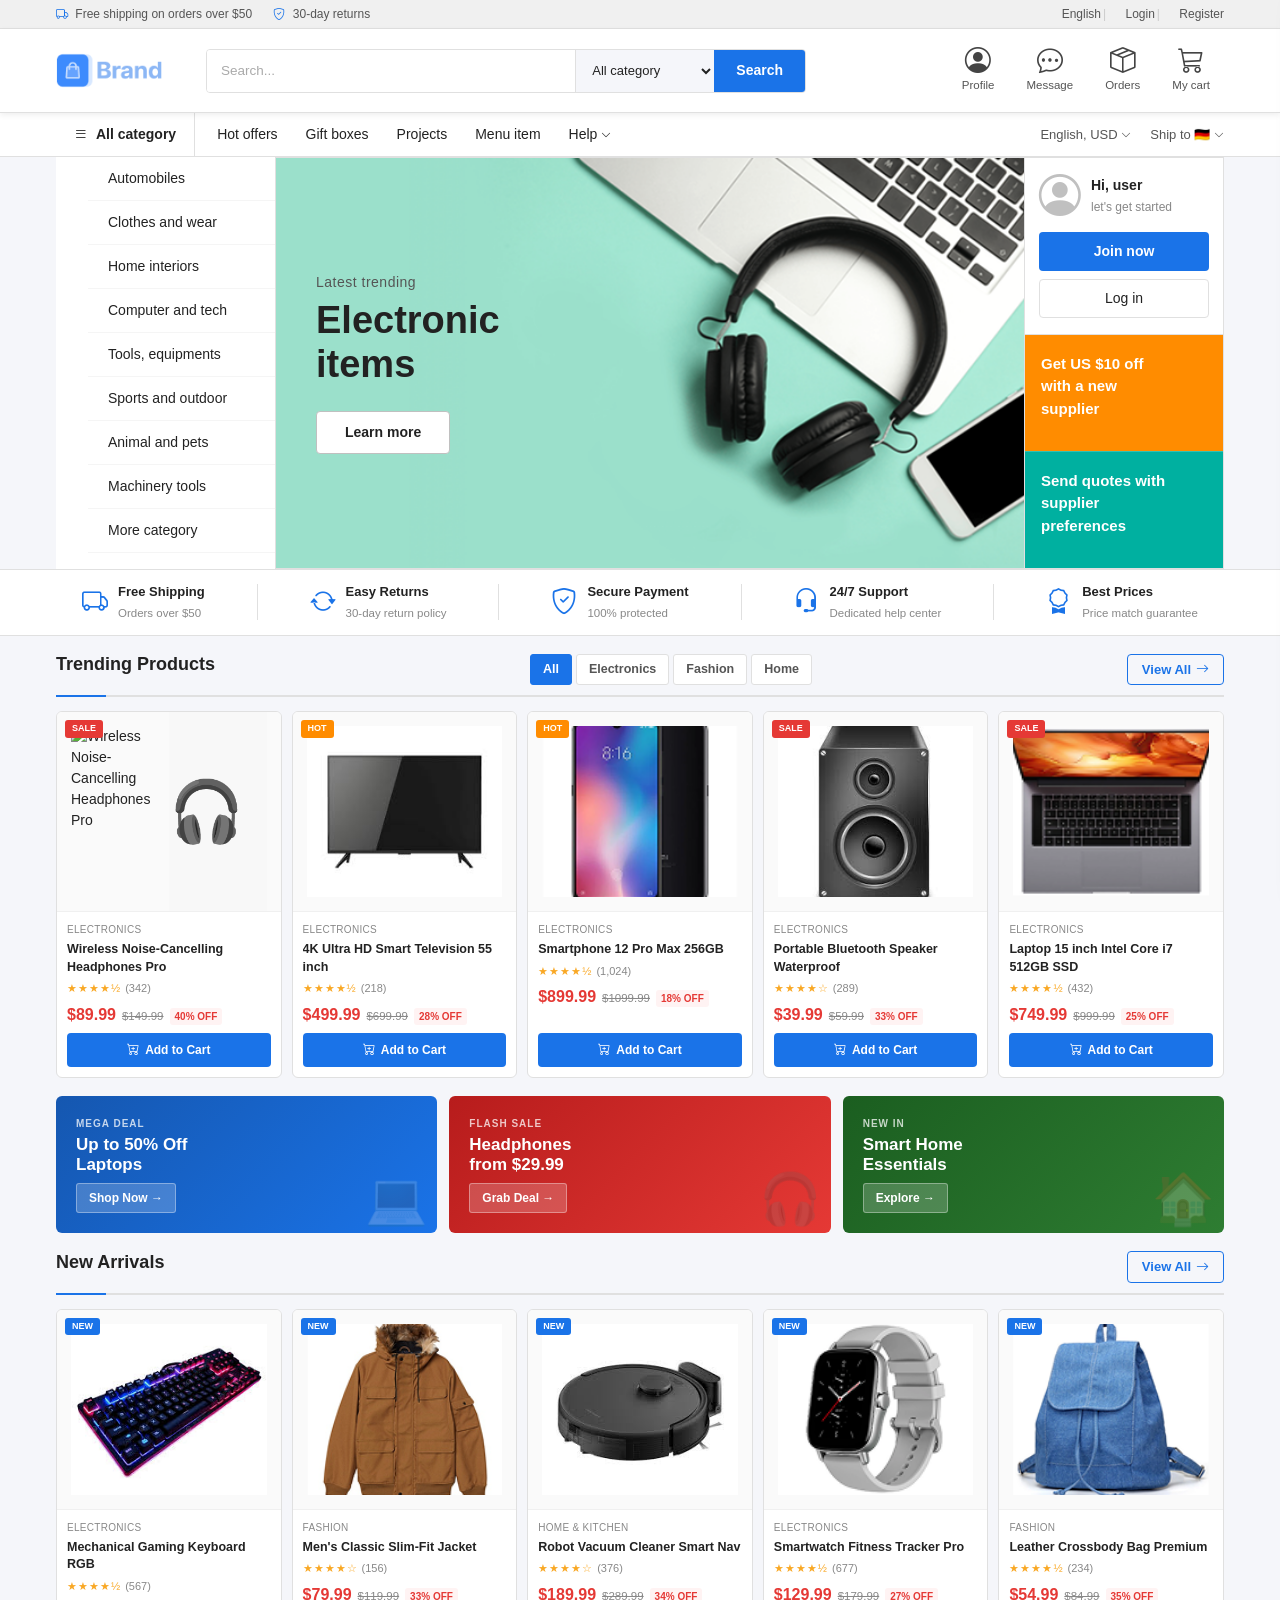
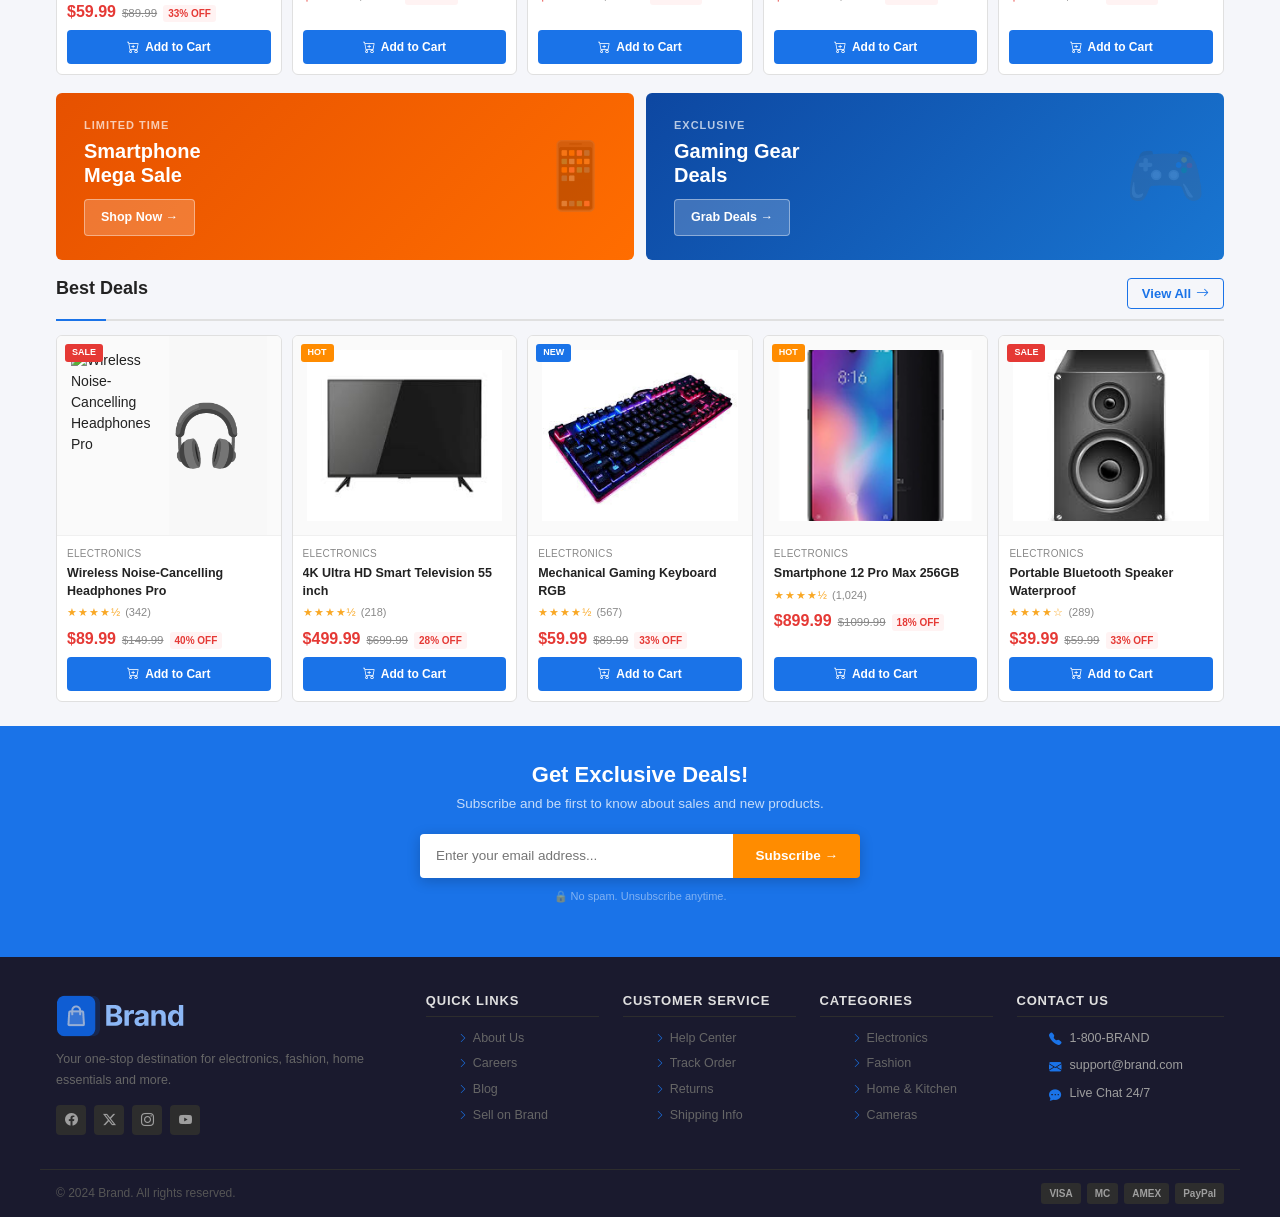
==== index.html @ 27610cb1 "Initial eCommerce project upload" ====
<!DOCTYPE html>
<html lang="en">
<head>
  <meta charset="UTF-8" />
  <meta name="viewport" content="width=device-width, initial-scale=1.0" />
  <title>Brand – Best Deals on Electronics, Fashion & More</title>
  <link rel="stylesheet" href="https://cdn.jsdelivr.net/npm/bootstrap@5.3.2/dist/css/bootstrap.min.css" />
  <link rel="stylesheet" href="https://cdn.jsdelivr.net/npm/bootstrap-icons@1.11.3/font/bootstrap-icons.min.css" />
  <link rel="stylesheet" href="css/style.css" />
</head>
<body data-page="home">

<!-- Toast & Cart Sidebar -->
<div class="toast-container" id="toastContainer"></div>
<div class="cart-overlay" id="cartOverlay"></div>
<aside class="cart-sidebar" id="cartSidebar">
  <div class="cart-header">
    <h3><i class="bi bi-cart3"></i> Shopping Cart</h3>
    <button class="close-cart" id="closeCartBtn"><i class="bi bi-x-lg"></i></button>
  </div>
  <div class="cart-items" id="cartItems"></div>
  <div class="cart-footer">
    <div class="cart-subtotal"><span>Subtotal</span><span id="cartSubtotal">$0.00</span></div>
    <button class="checkout-btn"><i class="bi bi-lock-fill"></i> Secure Checkout</button>
    <button class="continue-shopping">← Continue Shopping</button>
  </div>
</aside>

<!-- TOP BAR -->
<div class="top-bar">
  <div class="container-fluid">
    <div class="top-bar-left">
      <span><i class="bi bi-truck"></i> Free shipping on orders over $50</span>
      <span><i class="bi bi-shield-check"></i> 30-day returns</span>
    </div>
    <div class="top-bar-right">
      <a href="#">English</a><span class="divider">|</span>
      <a href="#">Login</a><span class="divider">|</span>
      <a href="#">Register</a>
    </div>
  </div>
</div>

<!-- MAIN HEADER -->
<header class="main-header">
  <div class="header-inner">

    <!-- LOGO -->
    <a href="index.html" class="logo">
      <img src="assets/icons/logo.png" alt="Brand"
           onerror="this.style.display='none'; this.nextElementSibling.style.display='flex';" />
      </a>

    <!-- SEARCH -->
    <div class="header-search">
      <div class="search-wrap">
        <input type="text" id="headerSearch" placeholder="Search..." />
        <select class="search-category">
          <option>All category</option>
          <option>Electronics</option>
          <option>Fashion</option>
          <option>Home & Kitchen</option>
          <option>Cameras</option>
        </select>
        <button class="search-btn">Search</button>
      </div>
    </div>

    <!-- HEADER ICONS -->
    <div class="header-actions">

      <a href="#" class="header-action-btn">
        <i class="bi bi-person-circle hicon"></i>
        <span class="label">Profile</span>
      </a>

      <a href="#" class="header-action-btn">
        <i class="bi bi-chat-dots hicon"></i>
        <span class="label">Message</span>
      </a>

      <a href="#" class="header-action-btn">
        <i class="bi bi-box-seam hicon"></i>
        <span class="label">Orders</span>
      </a>

      <button class="header-action-btn" id="cartBtn" style="position:relative;">
        <i class="bi bi-cart3 hicon"></i>
        <span class="label">My cart</span>
        <span class="badge-count cart-count" style="display:none;">0</span>
      </button>

    </div>
  </div>
</header>

<!-- NAV BAR -->
<nav class="nav-bar">
  <div class="container-fluid">
    <div class="all-categories-btn">
      <i class="bi bi-list"></i> All category
    </div>
    <div class="nav-links">
      <a href="products.html">Hot offers</a>
      <a href="products.html">Gift boxes</a>
      <a href="products.html">Projects</a>
      <a href="#">Menu item</a>
      <a href="#">Help <i class="bi bi-chevron-down" style="font-size:10px;"></i></a>
    </div>
    <div class="nav-bar-right">
      <span>English, USD <i class="bi bi-chevron-down" style="font-size:10px;"></i></span>
      <span style="margin-left:14px;">Ship to 🇩🇪 <i class="bi bi-chevron-down" style="font-size:10px;"></i></span>
    </div>
  </div>
</nav>

<!-- ================================================
     HERO SECTION
     ================================================ -->
<div class="hero-section">

  <!-- LEFT SIDEBAR -->
  <aside class="categories-sidebar">
    <ul class="cat-list">
      <li><a href="products.html"><span class="cat-label">Automobiles</span></a></li>
      <li><a href="products.html"><span class="cat-label">Clothes and wear</span></a></li>
      <li><a href="products.html"><span class="cat-label">Home interiors</span></a></li>
      <li><a href="products.html"><span class="cat-label">Computer and tech</span></a></li>
      <li><a href="products.html"><span class="cat-label">Tools, equipments</span></a></li>
      <li><a href="products.html"><span class="cat-label">Sports and outdoor</span></a></li>
      <li><a href="products.html"><span class="cat-label">Animal and pets</span></a></li>
      <li><a href="products.html"><span class="cat-label">Machinery tools</span></a></li>
      <li><a href="products.html"><span class="cat-label">More category</span></a></li>
    </ul>
  </aside>

  <!-- HERO BANNER -->
  <div class="hero-banner">

    <!-- TEXT on top -->
    <div class="hero-text">
      <p class="hero-badge">Latest trending</p>
      <h1 class="hero-title">Electronic<br>items</h1>
      <a href="products.html" class="hero-cta">Learn more</a>
    </div>

     
    <!-- ============================================
         FULL COVER IMAGE
         ============================================ -->
    <div class="hero-image">
      <img src="assets/images/hero-image.png" alt="Electronic Items"
           onerror="this.style.display='none'; this.nextElementSibling.style.display='flex';" />
    </div>

  </div>

  <!-- RIGHT PANEL -->
  <div class="hero-right">
    <!-- User greeting -->
    <div class="login-box">
      <div class="user-greet">
        <div class="user-avatar-icon"><i class="bi bi-person-circle"></i></div>
        <div class="user-greet-text">
          <strong>Hi, user</strong>
          <span>let's get started</span>
        </div>
      </div>
      <button class="join-btn" onclick="showToast('Register coming soon!','info')">Join now</button>
      <button class="login-btn-outline" onclick="showToast('Login coming soon!','info')">Log in</button>
    </div>
    <!-- Orange box -->
    <div class="mini-banner mini-banner-orange">
      <div class="mb-title">Get US $10 off<br>with a new<br>supplier</div>
    </div>
    <!-- Teal box -->
    <div class="mini-banner mini-banner-teal">
      <div class="mb-title">Send quotes with<br>supplier<br>preferences</div>
    </div>
  </div>

</div>

<!-- FEATURES BAR -->
<div class="features-bar">
  <div class="container-fluid">
    <div class="feature-item"><i class="bi bi-truck feat-icon"></i><div class="feat-text"><strong>Free Shipping</strong><span>Orders over $50</span></div></div>
    <div class="feature-divider"></div>
    <div class="feature-item"><i class="bi bi-arrow-repeat feat-icon"></i><div class="feat-text"><strong>Easy Returns</strong><span>30-day return policy</span></div></div>
    <div class="feature-divider"></div>
    <div class="feature-item"><i class="bi bi-shield-check feat-icon"></i><div class="feat-text"><strong>Secure Payment</strong><span>100% protected</span></div></div>
    <div class="feature-divider"></div>
    <div class="feature-item"><i class="bi bi-headset feat-icon"></i><div class="feat-text"><strong>24/7 Support</strong><span>Dedicated help center</span></div></div>
    <div class="feature-divider"></div>
    <div class="feature-item"><i class="bi bi-award feat-icon"></i><div class="feat-text"><strong>Best Prices</strong><span>Price match guarantee</span></div></div>
  </div>
</div>

<!-- TRENDING PRODUCTS -->
<div class="section-wrap">
  <div class="section-header">
    <h2 class="section-title">Trending Products</h2>
    <div class="category-tabs">
      <button class="cat-tab active" data-filter="all">All</button>
      <button class="cat-tab" data-filter="Electronics">Electronics</button>
      <button class="cat-tab" data-filter="Fashion">Fashion</button>
      <button class="cat-tab" data-filter="Home &amp; Kitchen">Home</button>
    </div>
    <a href="products.html" class="view-all-btn">View All <i class="bi bi-arrow-right"></i></a>
  </div>
  <div class="products-grid" id="trendingGrid"></div>
</div>

<!-- PROMO BANNERS -->
<div class="section-wrap">
  <div class="promo-grid">
    <div class="promo-banner promo-banner-1"><div class="promo-text"><div class="promo-label">Mega Deal</div><div class="promo-title">Up to 50% Off<br>Laptops</div><a href="products.html" class="promo-cta">Shop Now →</a></div><span class="promo-icon">💻</span></div>
    <div class="promo-banner promo-banner-2"><div class="promo-text"><div class="promo-label">Flash Sale</div><div class="promo-title">Headphones<br>from $29.99</div><a href="products.html" class="promo-cta">Grab Deal →</a></div><span class="promo-icon">🎧</span></div>
    <div class="promo-banner promo-banner-3"><div class="promo-text"><div class="promo-label">New In</div><div class="promo-title">Smart Home<br>Essentials</div><a href="products.html" class="promo-cta">Explore →</a></div><span class="promo-icon">🏠</span></div>
  </div>
</div>

<!-- NEW ARRIVALS -->
<div class="section-wrap">
  <div class="section-header">
    <h2 class="section-title">New Arrivals</h2>
    <a href="products.html" class="view-all-btn">View All <i class="bi bi-arrow-right"></i></a>
  </div>
  <div class="products-grid" id="newArrivalsGrid"></div>
</div>

<!-- WIDE PROMO -->
<div class="section-wrap">
  <div class="wide-promo">
    <div class="wide-promo-card wide-promo-card-1"><div><div class="wp-label">Limited Time</div><div class="wp-title">Smartphone<br>Mega Sale</div><a href="products.html" class="wp-cta">Shop Now →</a></div><span class="wp-img">📱</span></div>
    <div class="wide-promo-card wide-promo-card-2"><div><div class="wp-label">Exclusive</div><div class="wp-title">Gaming Gear<br>Deals</div><a href="products.html" class="wp-cta">Grab Deals →</a></div><span class="wp-img">🎮</span></div>
  </div>
</div>

<!-- BEST DEALS -->
<div class="section-wrap">
  <div class="section-header">
    <h2 class="section-title">Best Deals</h2>
    <a href="products.html" class="view-all-btn">View All <i class="bi bi-arrow-right"></i></a>
  </div>
  <div class="products-grid" id="dealsGrid"></div>
</div>

<!-- NEWSLETTER -->
<section class="newsletter-section">
  <div class="newsletter-inner">
    <h2 class="newsletter-title">Get Exclusive Deals!</h2>
    <p class="newsletter-sub">Subscribe and be first to know about sales and new products.</p>
    <form class="newsletter-form" id="newsletterForm">
      <input type="email" placeholder="Enter your email address..." required />
      <button type="submit">Subscribe →</button>
    </form>
    <p class="newsletter-note">🔒 No spam. Unsubscribe anytime.</p>
  </div>
</section>

<!-- FOOTER -->
<footer>
  <div class="footer-grid">
    <div class="footer-col">
      <div class="footer-logo">
        <img src="assets/icons/logo.png" alt="Brand"
             onerror="this.style.display='none'; this.nextElementSibling.style.display='flex';" />
      </div>
      <p class="footer-desc">Your one-stop destination for electronics, fashion, home essentials and more.</p>
      <div class="footer-social">
        <a href="#" class="social-btn"><i class="bi bi-facebook"></i></a>
        <a href="#" class="social-btn"><i class="bi bi-twitter-x"></i></a>
        <a href="#" class="social-btn"><i class="bi bi-instagram"></i></a>
        <a href="#" class="social-btn"><i class="bi bi-youtube"></i></a>
      </div>
    </div>
    <div class="footer-col"><h4>Quick Links</h4><ul><li><a href="#"><i class="bi bi-chevron-right"></i> About Us</a></li><li><a href="#"><i class="bi bi-chevron-right"></i> Careers</a></li><li><a href="#"><i class="bi bi-chevron-right"></i> Blog</a></li><li><a href="#"><i class="bi bi-chevron-right"></i> Sell on Brand</a></li></ul></div>
    <div class="footer-col"><h4>Customer Service</h4><ul><li><a href="#"><i class="bi bi-chevron-right"></i> Help Center</a></li><li><a href="#"><i class="bi bi-chevron-right"></i> Track Order</a></li><li><a href="#"><i class="bi bi-chevron-right"></i> Returns</a></li><li><a href="#"><i class="bi bi-chevron-right"></i> Shipping Info</a></li></ul></div>
    <div class="footer-col"><h4>Categories</h4><ul><li><a href="products.html"><i class="bi bi-chevron-right"></i> Electronics</a></li><li><a href="products.html"><i class="bi bi-chevron-right"></i> Fashion</a></li><li><a href="products.html"><i class="bi bi-chevron-right"></i> Home & Kitchen</a></li><li><a href="products.html"><i class="bi bi-chevron-right"></i> Cameras</a></li></ul></div>
    <div class="footer-col"><h4>Contact Us</h4><ul class="footer-contact"><li><i class="bi bi-telephone-fill"></i><span>1-800-BRAND</span></li><li><i class="bi bi-envelope-fill"></i><span>support@brand.com</span></li><li><i class="bi bi-chat-dots-fill"></i><span>Live Chat 24/7</span></li></ul></div>
  </div>
  <div class="footer-bottom">
    <span>© 2024 Brand. All rights reserved.</span>
    <div class="footer-payment-icons"><span class="pay-icon">VISA</span><span class="pay-icon">MC</span><span class="pay-icon">AMEX</span><span class="pay-icon">PayPal</span></div>
  </div>
</footer>

<button class="back-to-top" id="backToTop"><i class="bi bi-chevron-up"></i></button>
<script src="https://cdn.jsdelivr.net/npm/bootstrap@5.3.2/dist/js/bootstrap.bundle.min.js"></script>
<script src="js/app.js"></script>
</body>
</html>
---- css/style.css ----
:root {
  --blue:         #1a73e8;
  --blue-dark:    #1557b0;
  --blue-nav:     #2563eb;
  --teal:         #00b0a0;
  --teal-dark:    #008f82;
  --orange:       #ff8c00;
  --orange-dark:  #e07800;
  --white:        #ffffff;
  --bg:           #f5f6fa;
  --border:       #e0e0e0;
  --text:         #222222;
  --text-mid:     #555555;
  --text-light:   #888888;
  --sidebar-bg:   #ffffff;
  --header-bg:    #ffffff;
  --nav-bg:       #ffffff;
  --footer-bg:    #1a1a2e;
  --shadow:       0 2px 8px rgba(0,0,0,0.10);
  --radius:       6px;
  --font:         'Segoe UI', Arial, sans-serif;
}

*, *::before, *::after { box-sizing: border-box; margin: 0; padding: 0; }
html { scroll-behavior: smooth; }
body {
  font-family: var(--font);
  background: var(--bg);
  color: var(--text);
  font-size: 14px;
  min-width: 1100px;
}
a { text-decoration: none; color: inherit; }
ul { list-style: none; }
img { max-width: 100%; display: block; }
button { cursor: pointer; border: none; background: none; font-family: inherit; }

/* ============================================================
   TOP BAR
   ============================================================ */
.top-bar {
  background: #f0f0f0;
  border-bottom: 1px solid var(--border);
  font-size: 12px;
  color: var(--text-mid);
  padding: 5px 0;
}
.top-bar .container-fluid {
  max-width: 1200px;
  margin: 0 auto;
  padding: 0 16px;
  display: flex;
  justify-content: space-between;
  align-items: center;
}
.top-bar-left span { margin-right: 18px; }
.top-bar-left i { color: var(--blue); margin-right: 4px; }
.top-bar-right a { color: var(--text-mid); margin-left: 14px; }
.top-bar-right a:hover { color: var(--blue); }
.top-bar-right .divider { color: #ccc; margin: 0 2px; }


/* ============================================================
   HEADER LOGO 
   ============================================================ */
.logo img {
  height: 40px;
  width: auto;
  object-fit: contain;
}
.logo-fallback {
  display: flex;
  align-items: center;
  gap: 8px;
  font-size: 22px;
  font-weight: 800;
  color: var(--blue);
}
.logo-fallback .logo-icon {
  background: var(--blue);
  color: #fff;
  width: 36px; height: 36px;
  border-radius: 8px;
  display: flex; align-items: center; justify-content: center;
  font-size: 18px;
}

/* Header action button image icons */
.header-action-btn img {
  width: 24px;
  height: 24px;
  object-fit: contain;
  margin-bottom: 2px;
}

/* ============================================================
   MAIN HEADER 
   ============================================================ */
.main-header {
  background: var(--white);
  border-bottom: 1px solid var(--border);
  position: sticky;
  top: 0;
  z-index: 1000;
  box-shadow: 0 2px 6px rgba(0,0,0,0.07);
}
.header-inner {
  max-width: 1200px;
  margin: 0 auto;
  padding: 12px 16px;
  display: flex;
  align-items: center;
  gap: 20px;
  min-height: 68px;
}

/* Logo */
.logo {
  display: flex;
  align-items: center;
  gap: 8px;
  font-size: 22px;
  font-weight: 800;
  color: var(--blue);
  white-space: nowrap;
  flex-shrink: 0;
  min-width: 130px;
}
.logo .logo-icon {
  background: var(--blue);
  color: #fff;
  width: 36px; height: 36px;
  border-radius: 8px;
  display: flex; align-items: center; justify-content: center;
  font-size: 18px;
}
/* If using brand image */
.logo img { height: 38px; width: auto; }

/* Search Bar — matches screenshot exactly */
.header-search {
  flex: 1;
  max-width: 600px;
}
.header-search .search-wrap {
  display: flex;
  border: 1.5px solid var(--border);
  border-radius: 4px;
  overflow: hidden;
  background: #fff;
}
.header-search .search-wrap:focus-within {
  border-color: var(--blue);
}
.header-search input {
  flex: 1;
  border: none;
  outline: none;
  padding: 0 14px;
  font-size: 13.5px;
  height: 42px;
  color: var(--text);
  background: #fff;
}
.header-search input::placeholder { color: #aaa; }
.header-search .search-category {
  border: none;
  border-left: 1px solid var(--border);
  background: #f5f6fa;
  padding: 0 12px;
  font-size: 13px;
  color: var(--text);
  outline: none;
  cursor: pointer;
  height: 42px;
  min-width: 120px;
}
.header-search .search-btn {
  background: var(--blue);
  color: #fff;
  font-size: 14px;
  font-weight: 600;
  padding: 0 22px;
  height: 42px;
  cursor: pointer;
  transition: background 0.2s;
  border: none;
  display: flex;
  align-items: center;
  gap: 6px;
}
.header-search .search-btn:hover { background: var(--blue-dark); }

/* Header right action icons */
.header-actions {
  display: flex;
  align-items: center;
  gap: 4px;
  flex-shrink: 0;
  margin-left: auto;
}
.header-action-btn {
  display: flex;
  flex-direction: column;
  align-items: center;
  color: var(--text-mid);
  padding: 6px 14px;
  border-radius: 4px;
  font-size: 11.5px;
  transition: background 0.15s, color 0.15s ;
  position: relative;
  cursor: pointer;
  gap: 3px;
  text-decoration: none;
  border: none;
  background: none;
}
.header-action-btn .hicon {
  font-size: 26px ;
  line-height: 1;
  color: #444;
}
.header-action-btn:hover { background: #f0f4ff; color: var(--blue); }
.header-action-btn i { font-size: 22px; color: var(--text); }
.header-action-btn:hover i { color: var(--blue); }
.header-action-btn .badge-count {
  position: absolute;
  top: 2px; right: 4px;
  background: var(--blue);
  color: #fff;
  font-size: 10px;
  min-width: 16px; height: 16px;
  border-radius: 50%;
  display: flex; align-items: center; justify-content: center;
  font-weight: 700;
}


.header-action-btn:hover .hicon { color: var(--blue); }
.header-action-btn span.label {
  font-size: 11.5px;
  color: var(--text-mid);
  font-weight: 500;
}

/* ============================================================
   NAV BAR
   ============================================================ */
.nav-bar {
  background: #ffffff;
  border-bottom: 1px solid var(--border);
}
.nav-bar .container-fluid {
  max-width: 1200px;
  margin: 0 auto;
  padding: 0 16px;
  display: flex;
  align-items: center;
}
.nav-bar .all-categories-btn {
  background:  #ffffff;
  color: var(--text);
  font-weight: 700;
  font-size: 14px;
  padding: 11px 18px;
  display: flex;
  align-items: center;
  gap: 8px;
  cursor: pointer;
  white-space: nowrap;
  border-right: 1px solid var(--border);
  transition: background 0.2s;
}
.nav-bar .all-categories-btn:hover {
  background: #f0f4ff;
  color: var(--blue);
}
.nav-links {
  display: flex;
  align-items: center;
  flex: 1;
  padding: 0 8px;
}
.nav-links a {
  color: var(--text);
  font-size: 14px;
  font-weight: 500;
  padding: 11px 14px;
  white-space: nowrap;
  transition: background 0.2s;
  border-radius: 2px;
}
.nav-links a:hover {  background: #f0f4ff;
  color: var(--blue); }
.nav-links a.active { color: #fff; background: rgba(255,255,255,0.15); }
.nav-links a .badge-new {
  background: var(--orange);
  color: #fff;
  font-size: 9px;
  padding: 1px 5px;
  border-radius: 3px;
  font-weight: 800;
  margin-left: 3px;
}
.nav-bar-right {
  color: var(--text-mid) ;
  font-size: 13px;
  display: flex;
  align-items: center;
  gap: 5px;
  white-space: nowrap;
}


/* ============================================================
   MAIN CONTENT AREA 
   ============================================================ */
.hero-section {
  max-width: 1200px;
  margin: 0 auto;
  padding: 0 16px;
  display: grid;
  grid-template-columns: 220px 1fr 200px;
  gap: 0;
  min-height: 380px;
  background: var(--bg);
}

/* ============================================================
   LEFT SIDEBAR  
   ============================================================ */
.categories-sidebar {
  background: #ffffff;
  border: none;
  border-right: 1px solid var(--border);
}
.categories-sidebar .cat-header {
  background: var(--blue);
  color: #fff;
  font-size: 13px;
  font-weight: 700;
  padding: 12px 16px;
  display: none;
  align-items: center;
  gap: 8px;
  border-bottom: 1px solid rgba(255,255,255,0.15);
}
.cat-list li a {
  display: flex;
  align-items: center;
  gap: 10px;
  padding: 11px 20px;
  font-size: 14px;
  color: var(--text);
  gap : 0;
  border-bottom: 1px solid #f5f5f5;
  transition: background 0.15s, color 0.15s;
}
.cat-list li a:hover {
  background: #f0f4ff;
  color: var(--blue);
}
.cat-list li a .cat-icon {
  font-size: 16px;
  width: 20px;
  text-align: center;
  flex-shrink: 0;
  display: none;
}
.cat-list li a .cat-label { flex: 1;
font-size: 14px }
.cat-list li a .cat-arrow {
  display: none;
  color: #ccc;
  font-size: 10px;
  margin-left: auto;
}


/* ============================================================
   HERO BANNER  
   ============================================================ */
.hero-banner {
  background: #ffffff;
  display: flex;
  align-items: center;
  justify-content: space-between;
  padding: 0;
  position: relative;
  overflow: hidden;
  cursor: pointer;
  min-height: 380px !important;
  border-top: 1px solid var(--border);
  border-bottom: 1px solid var(--border);
  align-items: stretch 
}


.hero-banner::after {
  display: none;
  content: '';
  position: absolute;
  inset: 0;
  background: linear-gradient(
    to right,
    rgba(255,255,255,0.82) 0%,
    rgba(255,255,255,0.55) 45%,
    rgba(255,255,255,0.0)  100%
  );
  z-index: 1;
  pointer-events: none;
  
}
.hero-banner::before {
  content: '';
  position: absolute;
  right: -40px; top: -40px;
  width: 260px; height: 260px;
  background: rgba(255,255,255,0.08);
  border-radius: 50%;
}

.hero-banner .hero-text {
  padding: 50px 40px;
  display: flex;
  flex-direction: column;
  align-items: flex-start;
  justify-content: center;
  width: 100%;
}
.hero-text { position: relative; z-index: 2; }
.hero-badge {
  display: inline-block;
  font-size: 15px;
  font-weight: 500;
  color: #444;
  letter-spacing: 2px;
  text-transform: uppercase;
  margin-bottom: 8px;
}
.hero-title {
  font-size: 42px;
  font-weight: 900;
  color: #111;
  line-height: 1.15;
  margin-bottom: 28px;
}
.hero-title .hero-sub-title {
  display: block;
  color: var(--blue-dark);
  font-size: 32px;
  font-style: italic;
}
.hero-sub {
  color: #333;
  font-size: 13.5px;
  margin-bottom: 24px;
}

.hero-cta {
  position: relative;
  z-index: 3;
  display: inline-flex;
  align-items: center;
  gap: 8px;
  background: rgba(255,255,255,0.92);
  color: #111;
  font-weight: 600;
  font-size: 15px;
  padding: 11px 30px;
  border-radius: 4px;
  border: 1.5px solid #bbb;
  cursor: pointer;
  transition: border-color 0.2s, background 0.2s;
  
}
.hero-cta:hover {
  border-color: var(--blue);
  color: var(--blue) ;
  background: #fff;
  box-shadow: 0 2px 10px rgba(0,0,0,0.15);
}
.hero-image {
  position: absolute;
  z-index: 0;
  flex-shrink: 0;
}
.hero-banner .hero-image {
  
  inset: 0;
  width: 100%;
  height: 100%;
  padding: 0;
  
}
.hero-image img {
  max-height: none;
  object-fit: cover;
  filter: drop-shadow(2px 6px 14px rgba(0,0,0,0.18));
  width: 100%;
  height: 100%;
  object-position: center right;
  display: block;
}
.hero-banner .hero-image img {
  width: 100%;
  height: 100%;
  max-height: none;
  object-fit: cover;
  object-position: center right;
  display: block;
}

.hero-img-placeholder {
  width: 200px; height: 200px;
  display: flex; align-items: center; justify-content: center;
  font-size: 90px;
  animation: floatY 3s ease-in-out infinite;
}
@keyframes floatY {
  0%, 100% { transform: translateY(0); }
  50%       { transform: translateY(-10px); }
}
.hero-dots {
  position: absolute;
  bottom: 14px; left: 50%;
  transform: translateX(-50%);
  display: none; gap: 6px;
}
.hero-dots .dot {
  width: 8px; height: 8px;
  border-radius: 50%;
  background: rgba(0,0,0,0.2);
  cursor: pointer;
}
.hero-dots .dot.active {
  background: var(--blue);
  width: 22px;
  border-radius: 4px;
}

/* ============================================================
   RIGHT PANEL  (login box + hot deals + new arrivals)
   ============================================================ */
.hero-right {
  display: flex;
  flex-direction: column;
  border: 1px solid var(--border);
  border-left: none;
}

/* Login Box */
.login-box {
  background: var(--white);
  padding: 16px;
  border-bottom: 1px solid var(--border);
  flex-shrink: 0;
}
.login-box .fb-btn {
  width: 100%;
  background: #1877f2;
  color: #fff;
  font-size: 13px;
  font-weight: 600;
  padding: 9px 12px;
  border-radius: 4px;
  display: flex;
  align-items: center;
  gap: 8px;
  justify-content: center;
  margin-bottom: 8px;
  cursor: pointer;
  transition: background 0.2s;
  border: none;
}
.login-box .fb-btn:hover { background: #145dbf; }
.login-box .login-btn {
  width: 100%;
  background: var(--white);
  color: var(--text);
  font-size: 13px;
  font-weight: 600;
  padding: 8px 12px;
  border-radius: 4px;
  border: 1.5px solid var(--border);
  cursor: pointer;
  transition: border-color 0.2s, background 0.2s;
  margin-bottom: 8px;
}
.login-box .login-btn:hover { border-color: var(--blue); background: #f0f4ff; }
.login-box .register-text {
  font-size: 11.5px;
  color: var(--text-light);
  text-align: center;
}
.login-box .register-text a { color: var(--blue); }

/* Hot Deals box (orange) */
.mini-banner {
  padding: 14px;
  flex: 1;
  position: relative;
  overflow: hidden;
  cursor: pointer;
  transition: filter 0.2s;
}
.mini-banner:hover { filter: brightness(1.05); }
.mini-banner-orange { background: var(--orange); }
.mini-banner-teal   { background: var(--teal); border-top: 1px solid rgba(255,255,255,0.2); }

.mini-banner .mb-label {
  font-size: 10px;
  font-weight: 800;
  text-transform: uppercase;
  letter-spacing: 1px;
  color: rgba(255,255,255,0.9);
  display: flex;
  align-items: center;
  gap: 5px;
  margin-bottom: 6px;
}
.mini-banner .mb-title {
  color: #fff;
  font-size: 14px;
  font-weight: 700;
  line-height: 1.3;
  margin-bottom: 8px;
}
.mini-banner .mb-link {
  color: rgba(255,255,255,0.9);
  font-size: 12px;
  text-decoration: underline;
  cursor: pointer;
}
.mini-banner .mb-icon {
  position: absolute;
  right: 8px; bottom: 4px;
  font-size: 34px;
  opacity: 0.2;
}

/* ============================================================
   TRUST/FEATURES BAR
   ============================================================ */
.features-bar {
  background: var(--white);
  border-top: 1px solid var(--border);
  border-bottom: 1px solid var(--border);
  padding: 12px 0;
}
.features-bar .container-fluid {
  max-width: 1200px;
  margin: 0 auto;
  padding: 0 16px;
  display: flex;
  justify-content: space-around;
  align-items: center;
}
.feature-item {
  display: flex;
  align-items: center;
  gap: 10px;
}
.feature-item .feat-icon {
  font-size: 26px;
  color: var(--blue);
}
.feature-item .feat-text strong {
  display: block;
  font-size: 13px;
  font-weight: 700;
  color: var(--text);
}
.feature-item .feat-text span {
  font-size: 11.5px;
  color: var(--text-light);
}
.feature-divider {
  width: 1px;
  height: 36px;
  background: var(--border);
}

/* ============================================================
   SECTION WRAPPERS
   ============================================================ */
.section-wrap {
  max-width: 1200px;
  margin: 18px auto 0;
  padding: 0 16px;
}
.section-header {
  display: flex;
  align-items: center;
  justify-content: space-between;
  margin-bottom: 14px;
  padding-bottom: 10px;
  border-bottom: 2px solid var(--border);
  position: relative;
}
.section-header::after {
  content: '';
  position: absolute;
  bottom: -2px; left: 0;
  width: 50px; height: 2px;
  background: var(--blue);
}
.section-title {
  font-size: 18px;
  font-weight: 700;
  color: var(--text);
}
.section-title::before { display: none; }
.view-all-btn {
  display: inline-flex;
  align-items: center;
  gap: 5px;
  color: var(--blue);
  font-size: 13px;
  font-weight: 600;
  padding: 5px 14px;
  border: 1.5px solid var(--blue);
  border-radius: 4px;
  transition: background 0.2s, color 0.2s;
}
.view-all-btn:hover { background: var(--blue); color: #fff; }

/* Category tabs */
.category-tabs {
  display: flex;
  gap: 4px;
  align-items: center;
}
.cat-tab {
  padding: 5px 12px;
  border-radius: 3px;
  font-size: 12.5px;
  font-weight: 600;
  cursor: pointer;
  border: 1.5px solid var(--border);
  color: var(--text-mid);
  background: var(--white);
  transition: all 0.15s;
}
.cat-tab:hover  { border-color: var(--blue); color: var(--blue); }
.cat-tab.active { background: var(--blue); border-color: var(--blue); color: #fff; }

/* ============================================================
   PRODUCT GRID & CARDS
   ============================================================ */
.products-grid {
  display: grid;
  grid-template-columns: repeat(5, 1fr);
  gap: 10px;
}
.products-grid.cols-4 { grid-template-columns: repeat(4, 1fr); }
.products-grid.cols-3 { grid-template-columns: repeat(3, 1fr); }

.product-card {
  background: var(--white);
  border: 1px solid var(--border);
  border-radius: var(--radius);
  overflow: hidden;
  display: flex;
  flex-direction: column;
  transition: box-shadow 0.2s, border-color 0.2s, transform 0.2s;
  position: relative;
  cursor: pointer;
}
.product-card:hover {
  box-shadow: 0 4px 18px rgba(0,0,0,0.12);
  border-color: #b0c4f5;
  transform: translateY(-3px);
}
.card-badges {
  position: absolute;
  top: 8px; left: 8px;
  display: flex;
  flex-direction: column;
  gap: 3px;
  z-index: 2;
}
.card-badge {
  font-size: 9px;
  font-weight: 700;
  padding: 2px 7px;
  border-radius: 3px;
  text-transform: uppercase;
}
.badge-sale { background: #e53935; color: #fff; }
.badge-new  { background: var(--blue); color: #fff; }
.badge-hot  { background: var(--orange); color: #fff; }
.badge-out  { background: #9e9e9e; color: #fff; }

.wishlist-btn {
  position: absolute;
  top: 8px; right: 8px;
  z-index: 2;
  width: 28px; height: 28px;
  background: #fff;
  border-radius: 50%;
  border: 1px solid var(--border);
  display: flex; align-items: center; justify-content: center;
  font-size: 13px;
  color: #ccc;
  transition: all 0.2s;
  opacity: 0;
  box-shadow: var(--shadow);
}
.product-card:hover .wishlist-btn { opacity: 1; }
.wishlist-btn:hover, .wishlist-btn.active { color: #e53935; border-color: #e53935; opacity: 1; }

.card-image {
  background: #fafafa;
  aspect-ratio: 1/1;
  width: 100% !important;
  height: 200px !important;
  padding: 0 !important;
  display: flex !important; align-items: center !important; justify-content: center !important;
  padding: 14px !important;
  border-bottom: 1px solid #f0f0f0;
  overflow: hidden !important;
}
.card-image img {
  width: 100% !important;
  height: 100% !important;
  max-height: none !important;
  object-fit: cover !important;
  object-position: center !important;
  display: block !important;
  transition: transform 0.3s ease;
}
.product-card:hover .card-image img { transform: scale(1.06); }
.img-placeholder {
  background: #f8f8f8;
  font-size: 60px ;
  color: #ddd;
  width: 100%; height: 200px;
  display: flex; align-items: center; justify-content: center-;
  transition: transform 0.3s;
}
.product-card:hover .img-placeholder { transform: scale(1.06); }

.card-body {
  padding: 10px 10px 6px;
  flex: 1;
  display: flex;
  flex-direction: column;
  gap: 4px;
}
.card-category {
  font-size: 10px;
  color: var(--text-light);
  text-transform: uppercase;
  letter-spacing: 0.3px;
}
.card-title {
  font-size: 12.5px;
  font-weight: 600;
  color: var(--text);
  line-height: 1.4;
  display: -webkit-box;
  -webkit-line-clamp: 2;
  -webkit-box-orient: vertical;
  overflow: hidden;
}
.card-rating {
  display: flex;
  align-items: center;
  gap: 4px;
  font-size: 11px;
}
.stars { color: #f9a825; letter-spacing: 1px; font-size: 11px; }
.rating-count { color: var(--text-light); }
.card-price {
  display: flex;
  align-items: baseline;
  gap: 6px;
  margin-top: 2px;
}
.price-current {
  font-size: 16px;
  font-weight: 800;
  color: #e53935;
}
.price-original {
  font-size: 11.5px;
  color: var(--text-light);
  text-decoration: line-through;
}
.price-discount {
  font-size: 10px;
  color: #e53935;
  font-weight: 700;
  background: #fff3f3;
  padding: 1px 5px;
  border-radius: 3px;
}
.card-footer-action { padding: 0 10px 10px; }
.add-to-cart-btn {
  width: 100%;
  background: var(--blue);
  color: #fff;
  font-size: 12px;
  font-weight: 700;
  padding: 8px 0;
  border-radius: 4px;
  display: flex; align-items: center; justify-content: center;
  gap: 6px;
  transition: background 0.2s;
  border: none;
}
.add-to-cart-btn:hover { background: var(--blue-dark); }
.add-to-cart-btn.added { background: #2e7d32; }
.add-to-cart-btn.out-of-stock { background: #bdbdbd; cursor: not-allowed; }

/* ============================================================
   PROMO BANNERS
   ============================================================ */
.promo-grid {
  display: grid;
  grid-template-columns: 1fr 1fr 1fr;
  gap: 12px;
}
.promo-banner {
  border-radius: var(--radius);
  padding: 20px;
  display: flex;
  justify-content: space-between;
  align-items: center;
  overflow: hidden;
  position: relative;
  min-height: 110px;
  cursor: pointer;
  transition: transform 0.2s, box-shadow 0.2s;
}
.promo-banner:hover { transform: translateY(-2px); box-shadow: 0 6px 20px rgba(0,0,0,0.12); }
.promo-banner-1 { background: linear-gradient(135deg, #1557b0, #1a73e8); }
.promo-banner-2 { background: linear-gradient(135deg, #b71c1c, #e53935); }
.promo-banner-3 { background: linear-gradient(135deg, #1b5e20, #2e7d32); }
.promo-text { position: relative; z-index: 1; }
.promo-label { color: rgba(255,255,255,0.75); font-size: 10px; text-transform: uppercase; letter-spacing: 1px; font-weight: 700; margin-bottom: 4px; }
.promo-title { color: #fff; font-size: 17px; font-weight: 800; line-height: 1.2; margin-bottom: 8px; }
.promo-cta { display: inline-flex; align-items: center; gap: 5px; background: rgba(255,255,255,0.2); color: #fff; font-size: 12px; font-weight: 700; padding: 5px 12px; border-radius: 3px; border: 1px solid rgba(255,255,255,0.35); transition: background 0.2s; }
.promo-cta:hover { background: rgba(255,255,255,0.35); }
.promo-icon { font-size: 50px; opacity: 0.22; position: absolute; right: 10px; bottom: -4px; }

.wide-promo { display: grid; grid-template-columns: 1fr 1fr; gap: 12px; }
.wide-promo-card {
  border-radius: var(--radius);
  padding: 24px 28px;
  display: flex;
  justify-content: space-between;
  align-items: center;
  position: relative;
  overflow: hidden;
  min-height: 130px;
  cursor: pointer;
  transition: transform 0.2s, box-shadow 0.2s;
}
.wide-promo-card:hover { transform: translateY(-2px); box-shadow: 0 6px 20px rgba(0,0,0,0.12); }
.wide-promo-card-1 { background: linear-gradient(135deg, #e65100, #ff6d00); }
.wide-promo-card-2 { background: linear-gradient(135deg, #0d47a1, #1976d2); }
.wide-promo-card .wp-label { color: rgba(255,255,255,0.7); font-size: 11px; text-transform: uppercase; letter-spacing: 1px; font-weight: 600; margin-bottom: 5px; }
.wide-promo-card .wp-title { color: #fff; font-size: 20px; font-weight: 800; line-height: 1.2; margin-bottom: 12px; }
.wide-promo-card .wp-cta { background: rgba(255,255,255,0.2); color: #fff; font-weight: 800; font-size: 12.5px; padding: 8px 16px; border-radius: 4px; display: inline-flex; align-items: center; gap: 6px; border: 1.5px solid rgba(255,255,255,0.4); transition: background 0.2s; }
.wide-promo-card .wp-cta:hover { background: rgba(255,255,255,0.35); }
.wide-promo-card .wp-img { font-size: 65px; opacity: 0.2; position: absolute; right: 18px; top: 50%; transform: translateY(-50%); }

/* ============================================================
   NEWSLETTER
   ============================================================ */
.newsletter-section {
  background: var(--blue);
  padding: 36px 0;
  margin-top: 24px;
}
.newsletter-inner {
  max-width: 580px;
  margin: 0 auto;
  text-align: center;
  padding: 0 16px;
}
.newsletter-title { font-size: 22px; font-weight: 800; color: #fff; margin-bottom: 6px; }
.newsletter-sub { color: rgba(255,255,255,0.75); font-size: 13.5px; margin-bottom: 20px; }
.newsletter-form {
  display: flex;
  border-radius: 4px;
  overflow: hidden;
  max-width: 440px;
  margin: 0 auto;
  box-shadow: 0 3px 14px rgba(0,0,0,0.2);
}
.newsletter-form input {
  flex: 1; border: none; outline: none;
  padding: 12px 16px; font-size: 13.5px;
  background: #fff; color: var(--text);
}
.newsletter-form button {
  background: var(--orange); color: #fff;
  font-weight: 800; font-size: 13.5px;
  padding: 12px 22px; white-space: nowrap;
  transition: background 0.2s; border: none; cursor: pointer;
}
.newsletter-form button:hover { background: var(--orange-dark); }
.newsletter-note { color: rgba(255,255,255,0.45); font-size: 11px; margin-top: 10px; }

/* ============================================================
   FOOTER
   ============================================================ */
footer {
  background: var(--footer-bg);
  color: #9e9e9e;
  padding-top: 36px;
  margin-top: 0;
}
.footer-grid {
  display: grid;
  grid-template-columns: 2fr 1fr 1fr 1fr 1.2fr;
  gap: 24px;
  max-width: 1200px;
  margin: 0 auto;
  padding: 0 16px 28px;
}
.footer-col .footer-logo {
  display: flex; align-items: center; gap: 8px;
  color: #fff; font-size: 18px; font-weight: 800; margin-bottom: 10px;
}
.footer-col .footer-logo .logo-icon {
  background: var(--blue); width: 28px; height: 28px;
  border-radius: 5px; display: flex; align-items: center; justify-content: center; font-size: 14px;
}
.footer-desc { font-size: 12.5px; line-height: 1.7; color: #666; margin-bottom: 14px; }
.footer-social { display: flex; gap: 8px; }
.social-btn {
  width: 30px; height: 30px; border-radius: 4px;
  background: #2d2d2d; color: #9e9e9e;
  display: flex; align-items: center; justify-content: center;
  font-size: 13px; transition: background 0.2s, color 0.2s;
}
.social-btn:hover { background: var(--blue); color: #fff; }
.footer-col h4 {
  color: #e0e0e0; font-size: 13px; font-weight: 700;
  margin-bottom: 12px; text-transform: uppercase;
  letter-spacing: 0.8px; padding-bottom: 7px; border-bottom: 1px solid #2d2d2d;
}
.footer-col ul li { margin-bottom: 7px; }
.footer-col ul li a { color: #666; font-size: 12.5px; transition: color 0.15s; display: flex; align-items: center; gap: 5px; }
.footer-col ul li a:hover { color: #e0e0e0; }
.footer-col ul li a i { font-size: 10px; color: var(--blue); }
.footer-contact li { display: flex; gap: 8px; align-items: flex-start; margin-bottom: 9px; font-size: 12.5px; }
.footer-contact li i { color: var(--blue); margin-top: 2px; flex-shrink: 0; }
.footer-bottom {
  border-top: 1px solid #2d2d2d; padding: 13px 16px;
  display: flex; justify-content: space-between; align-items: center;
  max-width: 1200px; margin: 0 auto; font-size: 12px; color: #555;
}
.footer-payment-icons { display: flex; gap: 6px; align-items: center; }
.pay-icon { background: #2d2d2d; border-radius: 3px; padding: 3px 8px; font-size: 10px; font-weight: 700; color: #9e9e9e; }

/* ============================================================
   CART SIDEBAR
   ============================================================ */
.cart-overlay {
  position: fixed; inset: 0; background: rgba(0,0,0,0.45);
  z-index: 2000; opacity: 0; pointer-events: none; transition: opacity 0.3s;
}
.cart-overlay.active { opacity: 1; pointer-events: all; }
.cart-sidebar {
  position: fixed; top: 0; right: -380px;
  width: 360px; height: 100vh;
  background: var(--white); z-index: 2001;
  display: flex; flex-direction: column;
  box-shadow: -4px 0 20px rgba(0,0,0,0.14);
  transition: right 0.3s ease;
}
.cart-sidebar.open { right: 0; }
.cart-header {
  display: flex; justify-content: space-between; align-items: center;
  padding: 14px 16px; background: var(--blue);
  border-bottom: 2px solid var(--blue-dark);
}
.cart-header h3 { font-size: 16px; font-weight: 800; color: #fff; display: flex; align-items: center; gap: 7px; }
.close-cart {
  width: 30px; height: 30px; border-radius: 50%;
  background: rgba(255,255,255,0.15); color: #fff;
  display: flex; align-items: center; justify-content: center; font-size: 16px;
  transition: background 0.2s; cursor: pointer;
}
.close-cart:hover { background: rgba(255,255,255,0.28); }
.cart-items { flex: 1; overflow-y: auto; padding: 12px 14px; }
.cart-empty { text-align: center; padding: 44px 20px; color: var(--text-light); }
.cart-empty i { font-size: 42px; opacity: 0.3; display: block; margin-bottom: 10px; }
.cart-item { display: flex; gap: 10px; padding: 10px 0; border-bottom: 1px solid #f0f0f0; align-items: flex-start; }
.cart-item-img { width: 56px; height: 56px; border-radius: 5px; background: var(--bg); display: flex; align-items: center; justify-content: center; font-size: 22px; flex-shrink: 0; border: 1px solid var(--border); }
.cart-item-info { flex: 1; }
.cart-item-name { font-size: 12.5px; font-weight: 600; color: var(--text); margin-bottom: 3px; }
.cart-item-price { font-size: 14px; font-weight: 800; color: #e53935; }
.cart-item-qty { display: flex; align-items: center; gap: 6px; margin-top: 5px; }
.qty-btn { width: 22px; height: 22px; border: 1px solid var(--border); border-radius: 3px; display: flex; align-items: center; justify-content: center; font-size: 14px; font-weight: 700; color: var(--text-mid); cursor: pointer; background: var(--bg); transition: all 0.15s; }
.qty-btn:hover { border-color: var(--blue); color: var(--blue); }
.qty-val { font-size: 13px; font-weight: 700; min-width: 18px; text-align: center; }
.remove-item { color: #ccc; font-size: 14px; cursor: pointer; padding: 3px; transition: color 0.15s; }
.remove-item:hover { color: #e53935; }
.cart-footer { padding: 12px 14px; border-top: 1px solid var(--border); background: #fafafa; }
.cart-subtotal { display: flex; justify-content: space-between; margin-bottom: 10px; font-size: 14px; font-weight: 700; }
.cart-subtotal span:last-child { font-size: 17px; font-weight: 800; color: #e53935; }
.checkout-btn { width: 100%; background: var(--blue); color: #fff; font-weight: 800; font-size: 14px; padding: 11px; border-radius: 4px; display: flex; align-items: center; justify-content: center; gap: 7px; transition: background 0.2s; cursor: pointer; border: none; }
.checkout-btn:hover { background: var(--blue-dark); }
.continue-shopping { display: block; text-align: center; color: var(--blue); font-size: 12.5px; font-weight: 600; margin-top: 8px; cursor: pointer; }

/* ============================================================
   TOAST
   ============================================================ */
.toast-container { position: fixed; bottom: 22px; right: 22px; z-index: 9999; display: flex; flex-direction: column; gap: 8px; pointer-events: none; }
.toast { background: #222; color: #fff; padding: 10px 16px; border-radius: 5px; font-size: 13px; font-weight: 600; display: flex; align-items: center; gap: 8px; box-shadow: 0 4px 18px rgba(0,0,0,0.18); animation: slideIn 0.3s ease, fadeOut 0.4s ease 2.4s forwards; pointer-events: all; }
.toast.success { border-left: 3px solid #2e7d32; }
.toast.info    { border-left: 3px solid var(--blue); }
.toast i { font-size: 16px; }
.toast.success i { color: #66bb6a; }
.toast.info    i { color: #64b5f6; }
@keyframes slideIn  { from { transform: translateX(70px); opacity: 0; } to { transform: translateX(0); opacity: 1; } }
@keyframes fadeOut  { to { opacity: 0; transform: translateY(6px); } }

/* ============================================================
   PRODUCT LISTING PAGE
   ============================================================ */
.page-hero {
  background: linear-gradient(135deg, #1557b0, var(--blue));
  padding: 24px 16px;
  color: #fff;
  display: flex;
  align-items: center;
  justify-content: space-between;
  max-width: 100%;
}
.page-hero h1 { font-size: 22px; font-weight: 800; margin-bottom: 4px; }
.page-hero p  { color: rgba(255,255,255,0.75); font-size: 13px; }

.shop-layout {
  max-width: 1200px;
  margin: 16px auto;
  padding: 0 16px;
  display: grid;
  grid-template-columns: 215px 1fr;
  gap: 16px;
  align-items: start;
}
.filter-sidebar {
  background: var(--white);
  border-radius: var(--radius);
  border: 1px solid var(--border);
  overflow: hidden;
  position: sticky;
  top: 72px;
}
.filter-header { background: var(--blue); color: #fff; padding: 11px 15px; font-size: 13px; font-weight: 700; display: flex; align-items: center; gap: 7px; }
.filter-section { padding: 12px 14px; border-bottom: 1px solid #f3f3f3; }
.filter-section h5 { font-size: 12.5px; font-weight: 700; color: var(--text); text-transform: uppercase; letter-spacing: 0.5px; margin-bottom: 9px; display: flex; justify-content: space-between; align-items: center; cursor: pointer; }
.filter-section h5 i { color: var(--text-light); font-size: 11px; }
.filter-option { display: flex; align-items: center; gap: 8px; margin-bottom: 6px; cursor: pointer; }
.filter-option input[type="checkbox"] { width: 14px; height: 14px; accent-color: var(--blue); cursor: pointer; }
.filter-option label { font-size: 12.5px; color: var(--text-mid); cursor: pointer; flex: 1; display: flex; justify-content: space-between; }
.filter-option label span { color: var(--text-light); font-size: 11px; }
.color-options { display: flex; flex-wrap: wrap; gap: 6px; }
.color-dot { width: 22px; height: 22px; border-radius: 50%; cursor: pointer; border: 2px solid transparent; transition: all 0.15s; }
.color-dot:hover, .color-dot.active { border-color: var(--blue); transform: scale(1.15); }
.price-range input[type="range"] { width: 100%; accent-color: var(--blue); margin: 6px 0; }
.price-labels { display: flex; justify-content: space-between; font-size: 12px; color: var(--text-mid); }
.clear-filters { width: calc(100% - 28px); margin: 10px 14px; background: var(--bg); color: var(--text-mid); border: 1px solid var(--border); border-radius: 4px; padding: 7px; font-size: 12.5px; font-weight: 600; transition: all 0.15s; cursor: pointer; }
.clear-filters:hover { border-color: #e53935; color: #e53935; }

.shop-toolbar { background: var(--white); border-radius: var(--radius); border: 1px solid var(--border); padding: 10px 14px; display: flex; align-items: center; justify-content: space-between; margin-bottom: 12px; }
.shop-toolbar .results-text { font-size: 12.5px; color: var(--text-mid); }
.shop-toolbar .results-text strong { color: var(--text); }
.toolbar-right { display: flex; align-items: center; gap: 10px; }
.sort-select { border: 1px solid var(--border); border-radius: 4px; padding: 6px 10px; font-size: 12.5px; color: var(--text); outline: none; cursor: pointer; background: var(--bg); }
.sort-select:focus { border-color: var(--blue); }
.view-toggle { display: flex; gap: 3px; }
.view-btn { width: 30px; height: 30px; border-radius: 4px; background: var(--bg); border: 1px solid var(--border); color: var(--text-light); display: flex; align-items: center; justify-content: center; font-size: 14px; cursor: pointer; transition: all 0.15s; }
.view-btn.active { background: var(--blue); border-color: var(--blue); color: #fff; }

.pagination-wrap { display: flex; justify-content: center; align-items: center; gap: 5px; margin-top: 22px; padding-bottom: 12px; }
.page-btn { min-width: 32px; height: 32px; border-radius: 4px; border: 1px solid var(--border); background: var(--white); color: var(--text-mid); font-size: 13px; font-weight: 600; display: flex; align-items: center; justify-content: center; cursor: pointer; transition: all 0.15s; padding: 0 6px; }
.page-btn:hover { border-color: var(--blue); color: var(--blue); }
.page-btn.active { background: var(--blue); border-color: var(--blue); color: #fff; }
.page-btn:disabled { opacity: 0.38; cursor: default; }

/* ============================================================
   PRODUCT DETAIL PAGE
   ============================================================ */
.breadcrumb-wrap { max-width: 1200px; margin: 0 auto; padding: 12px 16px 0; }
.breadcrumb { display: flex; align-items: center; gap: 6px; font-size: 12px; color: var(--text-light); }
.breadcrumb a { color: var(--blue); }
.breadcrumb a:hover { color: var(--blue-dark); }
.breadcrumb i { font-size: 9px; }
.page-hero .breadcrumb, .page-hero .breadcrumb a { color: rgba(255,255,255,0.7); }

.detail-layout { max-width: 1200px; margin: 16px auto; padding: 0 16px; display: grid; grid-template-columns: 420px 1fr; gap: 20px; align-items: start; }
.product-gallery { background: var(--white); border-radius: var(--radius); border: 1px solid var(--border); padding: 14px; position: sticky; top: 72px; }
.main-image-wrap { background: #fafafa; border-radius: var(--radius); aspect-ratio: 1/1; display: flex; align-items: center; justify-content: center; margin-bottom: 10px; overflow: hidden; position: relative; border: 1px solid var(--border); }
.main-image-wrap img { max-height: 300px; object-fit: contain; transition: transform 0.3s; }
.main-image-wrap:hover img { transform: scale(1.05); }
.main-img-placeholder { font-size: 100px; color: #ddd; }
.zoom-hint { position: absolute; bottom: 8px; right: 8px; background: rgba(0,0,0,0.4); color: #fff; font-size: 11px; padding: 3px 8px; border-radius: 3px; display: flex; align-items: center; gap: 4px; }
.thumb-row { display: flex; gap: 7px; justify-content: center; }
.thumb-item { width: 58px; height: 58px; border-radius: 4px; border: 1.5px solid var(--border); background: #fafafa; display: flex; align-items: center; justify-content: center; font-size: 20px; cursor: pointer; transition: border-color 0.15s; }
.thumb-item.active, .thumb-item:hover { border-color: var(--blue); }

.product-info-panel { background: var(--white); border-radius: var(--radius); border: 1px solid var(--border); padding: 20px; }
.detail-category { font-size: 11px; color: var(--blue); font-weight: 700; text-transform: uppercase; letter-spacing: 0.8px; margin-bottom: 6px; }
.detail-title { font-size: 20px; font-weight: 800; color: var(--text); line-height: 1.3; margin-bottom: 10px; }
.detail-meta { display: flex; align-items: center; gap: 12px; margin-bottom: 12px; flex-wrap: wrap; padding-bottom: 12px; border-bottom: 1px solid var(--border); }
.detail-rating { display: flex; align-items: center; gap: 5px; }
.detail-rating .stars { font-size: 13px; }
.detail-rating .rating-score { font-weight: 800; font-size: 13px; }
.detail-rating .rating-count { color: var(--text-light); font-size: 12px; }
.in-stock-badge { display: flex; align-items: center; gap: 4px; background: #f0fdf4; color: #2e7d32; font-size: 12px; font-weight: 700; padding: 3px 8px; border-radius: 3px; border: 1px solid #c8e6c9; }
.sku-text { color: var(--text-light); font-size: 12px; }
.detail-price-wrap { display: flex; align-items: baseline; gap: 10px; margin-bottom: 14px; padding: 10px 0; border-bottom: 1px solid #f0f0f0; }
.detail-price { font-size: 28px; font-weight: 800; color: #e53935; }
.detail-original { font-size: 15px; color: var(--text-light); text-decoration: line-through; }
.detail-discount-badge { background: #e53935; color: #fff; font-size: 11px; font-weight: 700; padding: 3px 8px; border-radius: 3px; }

.option-group { margin-bottom: 14px; }
.option-label { font-size: 13px; font-weight: 700; color: var(--text); margin-bottom: 7px; display: flex; align-items: center; gap: 5px; }
.option-label span { color: var(--blue); }
.size-options { display: flex; gap: 6px; flex-wrap: wrap; }
.size-btn { min-width: 36px; height: 34px; border-radius: 4px; border: 1.5px solid var(--border); background: var(--white); color: var(--text); font-size: 12.5px; font-weight: 600; cursor: pointer; padding: 0 10px; transition: all 0.15s; }
.size-btn:hover { border-color: var(--blue); color: var(--blue); }
.size-btn.active { background: var(--blue); border-color: var(--blue); color: #fff; }
.size-btn.unavailable { opacity: 0.3; cursor: not-allowed; text-decoration: line-through; }

.qty-selector { display: flex; align-items: center; border: 1.5px solid var(--border); border-radius: 4px; overflow: hidden; width: fit-content; }
.qty-selector button { width: 34px; height: 36px; background: var(--bg); font-size: 18px; color: var(--text-mid); display: flex; align-items: center; justify-content: center; cursor: pointer; border: none; transition: background 0.15s; }
.qty-selector button:hover { background: var(--blue); color: #fff; }
.qty-selector .qty-display { width: 44px; height: 36px; text-align: center; border: none; outline: none; font-size: 14px; font-weight: 700; color: var(--text); background: #fff; }

.detail-actions { display: flex; gap: 10px; margin-bottom: 14px; flex-wrap: wrap; }
.btn-add-cart { flex: 1; background: var(--blue); color: #fff; font-weight: 800; font-size: 14px; padding: 11px 16px; border-radius: 4px; display: flex; align-items: center; justify-content: center; gap: 7px; transition: background 0.2s; cursor: pointer; border: none; }
.btn-add-cart:hover { background: var(--blue-dark); }
.btn-buy-now { background: var(--orange); color: #fff; font-weight: 800; font-size: 14px; padding: 11px 20px; border-radius: 4px; display: flex; align-items: center; justify-content: center; gap: 7px; transition: background 0.2s; cursor: pointer; border: none; }
.btn-buy-now:hover { background: var(--orange-dark); }
.btn-wishlist-detail { width: 42px; height: 42px; border-radius: 4px; border: 1.5px solid var(--border); background: var(--white); color: var(--text-mid); font-size: 18px; display: flex; align-items: center; justify-content: center; transition: all 0.15s; cursor: pointer; }
.btn-wishlist-detail:hover, .btn-wishlist-detail.active { border-color: #e53935; color: #e53935; background: #fff3f3; }

.product-features { list-style: none; margin-bottom: 14px; }
.product-features li { display: flex; align-items: flex-start; gap: 7px; font-size: 12.5px; color: var(--text-mid); padding: 4px 0; border-bottom: 1px solid #f5f5f5; }
.product-features li:last-child { border: none; }
.product-features li i { color: #2e7d32; margin-top: 2px; flex-shrink: 0; }

.delivery-strip { display: grid; grid-template-columns: 1fr 1fr 1fr; gap: 8px; background: #eef4ff; border-radius: 4px; padding: 11px 13px; margin-bottom: 14px; }
.delivery-item { display: flex; align-items: center; gap: 6px; font-size: 11px; color: #1557b0; }
.delivery-item i { font-size: 15px; color: var(--blue); flex-shrink: 0; }
.delivery-item strong { display: block; font-size: 11.5px; }

.detail-tabs { max-width: 1200px; margin: 16px auto 0; padding: 0 16px; }
.tabs-nav { display: flex; border-bottom: 2px solid var(--border); margin-bottom: 14px; }
.tab-btn { padding: 10px 20px; font-size: 13.5px; font-weight: 700; color: var(--text-mid); cursor: pointer; border-bottom: 3px solid transparent; margin-bottom: -2px; transition: all 0.15s; background: none; border-top: none; border-left: none; border-right: none; }
.tab-btn:hover { color: var(--blue); }
.tab-btn.active { color: var(--blue); border-bottom-color: var(--blue); }
.tab-pane { display: none; }
.tab-pane.active { display: block; background: var(--white); border-radius: var(--radius); border: 1px solid var(--border); padding: 20px; }
.spec-table { width: 100%; border-collapse: collapse; }
.spec-table tr { border-bottom: 1px solid #f3f3f3; }
.spec-table td { padding: 9px 12px; font-size: 13px; }
.spec-table td:first-child { font-weight: 700; color: var(--text); width: 36%; background: #fafafa; }
.spec-table td:last-child { color: var(--text-mid); }

.reviews-summary { display: flex; gap: 24px; align-items: center; margin-bottom: 18px; }
.reviews-score { text-align: center; background: var(--blue); color: #fff; padding: 14px 20px; border-radius: 7px; min-width: 85px; }
.reviews-score .big-score { font-size: 38px; font-weight: 900; line-height: 1; }
.reviews-score .stars { font-size: 12px; margin: 4px 0 2px; }
.reviews-score .total { font-size: 11px; opacity: 0.8; }
.rating-bars { flex: 1; }
.rating-bar-row { display: flex; align-items: center; gap: 8px; font-size: 12px; margin-bottom: 5px; }
.rating-bar-row .bar-track { flex: 1; height: 7px; background: var(--border); border-radius: 3px; overflow: hidden; }
.rating-bar-row .bar-fill { height: 100%; background: #f9a825; border-radius: 3px; }
.review-card { border-bottom: 1px solid #f5f5f5; padding: 13px 0; }
.review-card:last-child { border: none; }
.reviewer-info { display: flex; align-items: center; gap: 10px; margin-bottom: 6px; }
.reviewer-avatar { width: 34px; height: 34px; border-radius: 50%; background: var(--blue); color: #fff; display: flex; align-items: center; justify-content: center; font-weight: 800; font-size: 12px; flex-shrink: 0; }
.reviewer-name { font-weight: 700; font-size: 13px; }
.reviewer-date { font-size: 11px; color: var(--text-light); }
.review-text { font-size: 13px; color: var(--text-mid); line-height: 1.7; }

.related-section { max-width: 1200px; margin: 16px auto 24px; padding: 0 16px; }

/* Back to top */
.back-to-top { position: fixed; bottom: 22px; left: 22px; width: 36px; height: 36px; border-radius: 4px; background: var(--blue); color: #fff; display: flex; align-items: center; justify-content: center; font-size: 16px; cursor: pointer; box-shadow: var(--shadow); opacity: 0; pointer-events: none; transition: opacity 0.3s, transform 0.2s; z-index: 999; }
.back-to-top.visible { opacity: 1; pointer-events: all; }
.back-to-top:hover { transform: translateY(-2px); }

/* ============================================================
   HERO SECTION OVERRIDES 
   ============================================================ */

/* Hero banner */
.hero-banner {
  background: #ffffff;
  border: none;
  border-top: 1px solid var(--border);
  border-bottom: 1px solid var(--border);
}

/* Hero text */
.hero-badge {
  color: var(--text-mid);
  font-size: 14px;
  font-weight: 500;
  letter-spacing: 0.5px;
  text-transform: none;
  margin-bottom: 6pX;
}
.hero-title {
  font-size: 38px;
  font-weight: 800;
  color: var(--text);
  margin-bottom: 24px;
}
/* Learn more button */
.hero-cta {
  background: var(--white) ;
  color: var(--text);
  border: 1.5px solid #c0c0c0;
  font-size: 14px ;
  padding: 10px 28px;
  border-radius: 4px;
  font-weight: 600;
  box-shadow: none;
  transition: border-color 0.2s, background 0.2s;
}
.hero-cta:hover {
  border-color: var(--blue);
  background: #f0f4ff;
}

/* Hero image  */
.hero-image {
  display: flex;
  align-items: center;
  justify-content: flex-end;
  padding-right: 0;
}
.hero-image img {
  max-height: 340px;
  width: auto;
  object-fit: contain;
}
.hero-img-placeholder {
  font-size: 100px;
  width: 220px;
  height: 220px;
  display: flex;
  align-items: center;
  justify-content: center;
  animation: none;
}

/* ============================================================
   RIGHT PANEL 
   ============================================================ */
.hero-right {
  display: flex;
  flex-direction: column;
  background: #ffffff;
  border-left: 1px solid var(--border);
}

/* User greeting box */
.login-box {
  padding: 16px 14px;
  border-bottom: 1px solid var(--border);
}
.user-greet {
  display: flex;
  align-items: center;
  gap: 10px;
  margin-bottom: 14px;
}
.user-avatar-icon {
  font-size: 42px;
  color: #c0c0c0;
  line-height: 1;
}
.user-avatar-img {
  width: 46px;
  height: 46px;
  border-radius: 50%;
  object-fit: cover;
}
.user-greet-text strong {
  display: block;
  font-size: 14px;
  font-weight: 700;
  color: var(--text);
}
.user-greet-text span {
  font-size: 12px;
  color: var(--text-light);
}

/* Join now button — solid blue */
.join-btn {
  width: 100%;
  background: var(--blue);
  color: #fff;
  font-size: 14px;
  font-weight: 600;
  padding: 9px 12px;
  border-radius: 4px;
  border: none;
  cursor: pointer;
  margin-bottom: 8px;
  transition: background 0.2s;
}
.join-btn:hover { background: var(--blue-dark); }

/* Log in button — outlined */
.login-btn-outline {
  width: 100%;
  background: #ffffff;
  color: var(--text);
  font-size: 14px;
  font-weight: 500;
  padding: 8px 12px;
  border-radius: 4px;
  border: 1.5px solid var(--border);
  cursor: pointer;
  transition: border-color 0.2s;
}
.login-btn-outline:hover { border-color: var(--blue); color: var(--blue); }

/* Mini banners (orange & teal) */
.mini-banner {
  flex: 1;
  padding: 18px 16px;
  cursor: pointer;
  transition: filter 0.2s;
  position: relative;
  overflow: hidden;
  min-height: 90px;
  display: flex;
  align-items: flex-start;
}
.mini-banner:hover { filter: brightness(1.05); }
.mini-banner-orange { background: #ff8c00; }
.mini-banner-teal   { background: #00b0a0; }
.mini-banner .mb-label  { display: none; } /* Hide label, show only title */
.mini-banner .mb-title {
  color: #ffffff;
  font-size: 15px;
  font-weight: 700;
  line-height: 1.5;
}
.mini-banner .mb-link   { display: none; }
.mini-banner .mb-icon   { display: none; }
.mini-banner .mb-img {
  position: absolute;
  right: 0; top: 0;
  height: 100%;
  object-fit: cover;
  opacity: 0.35;
}
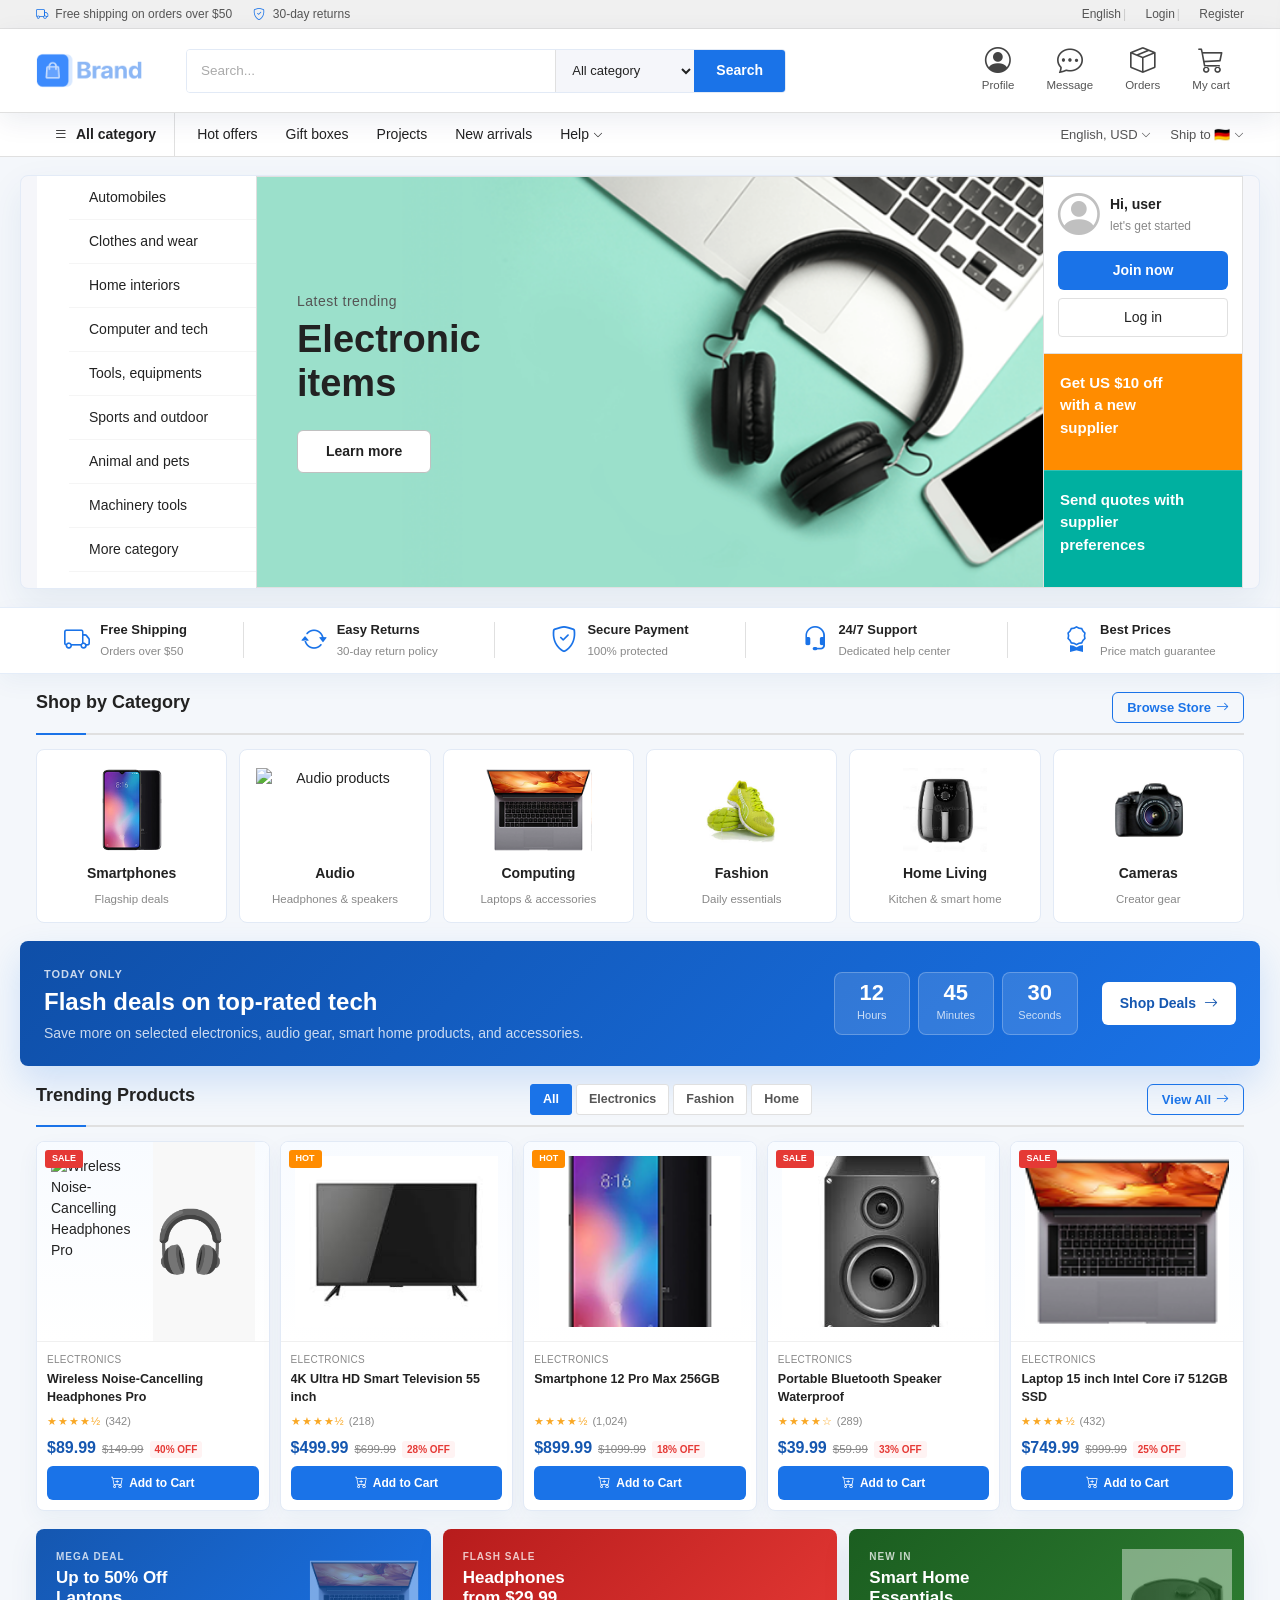
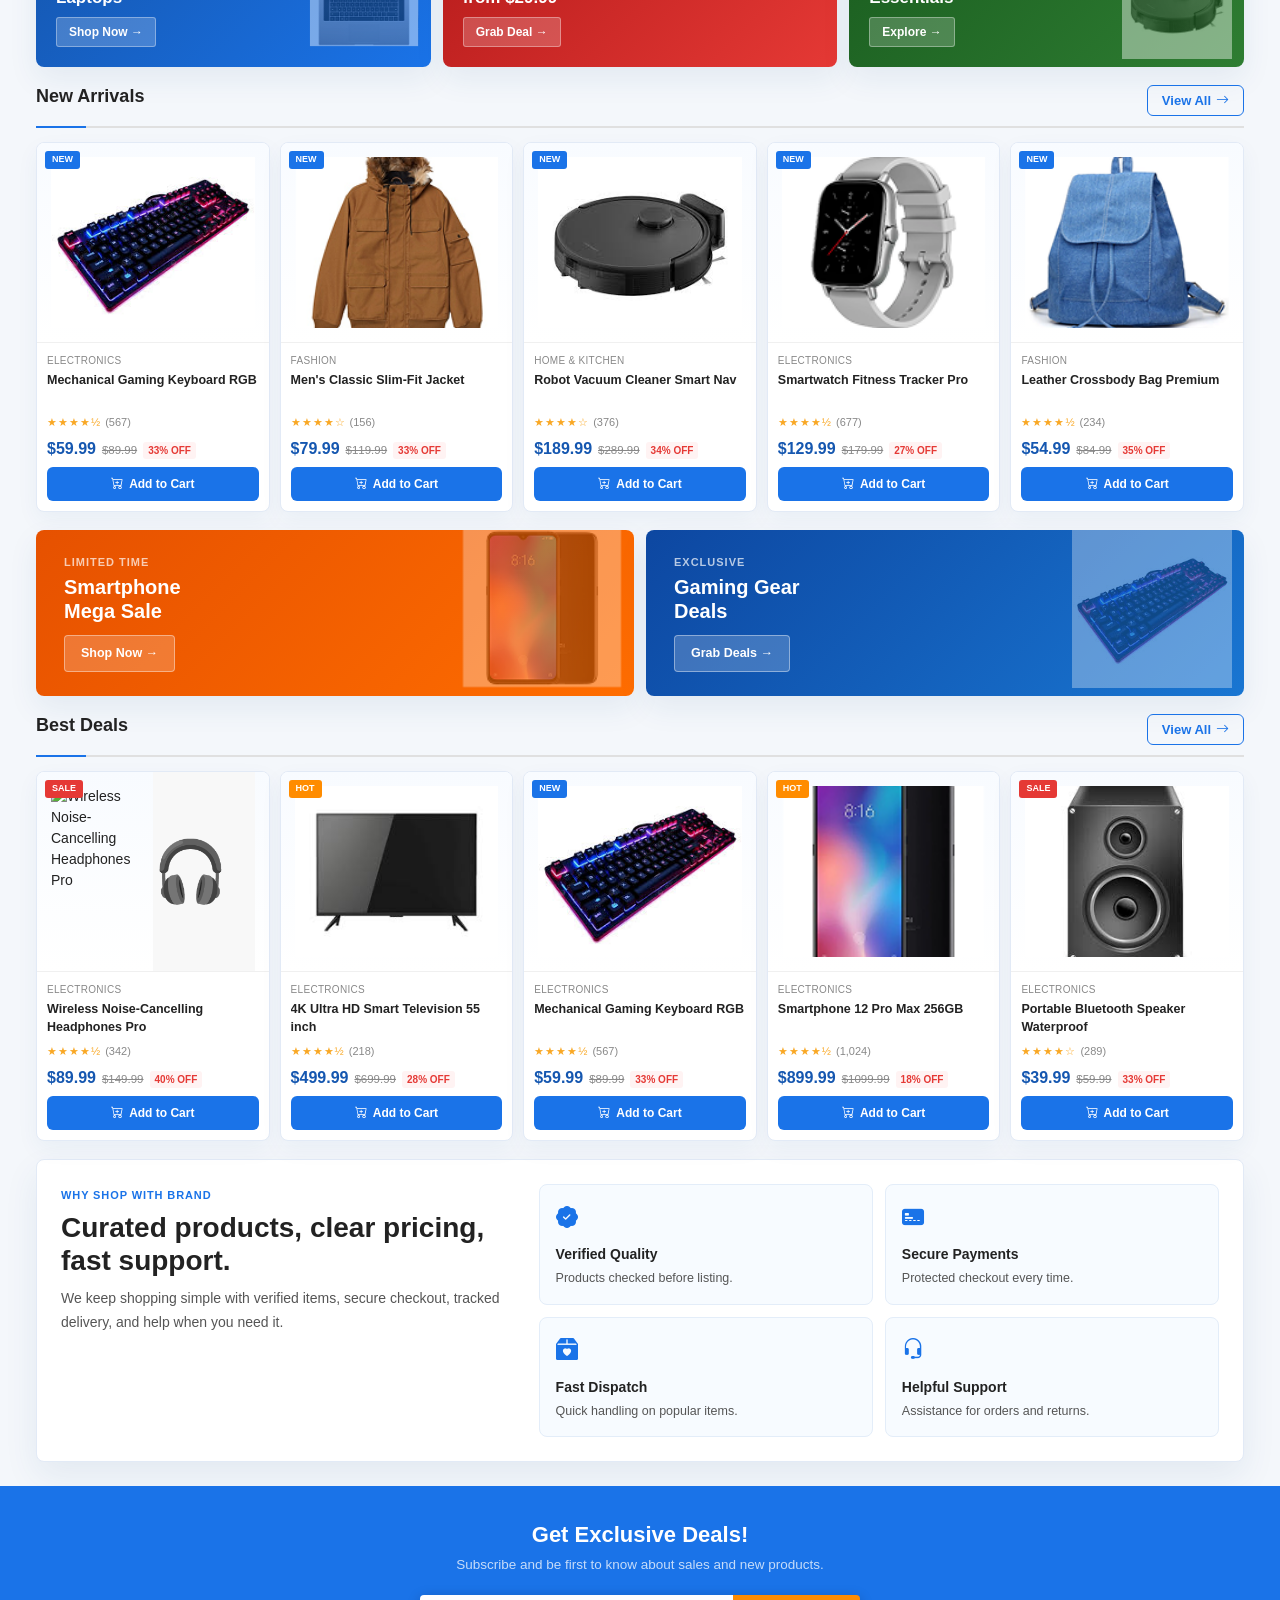
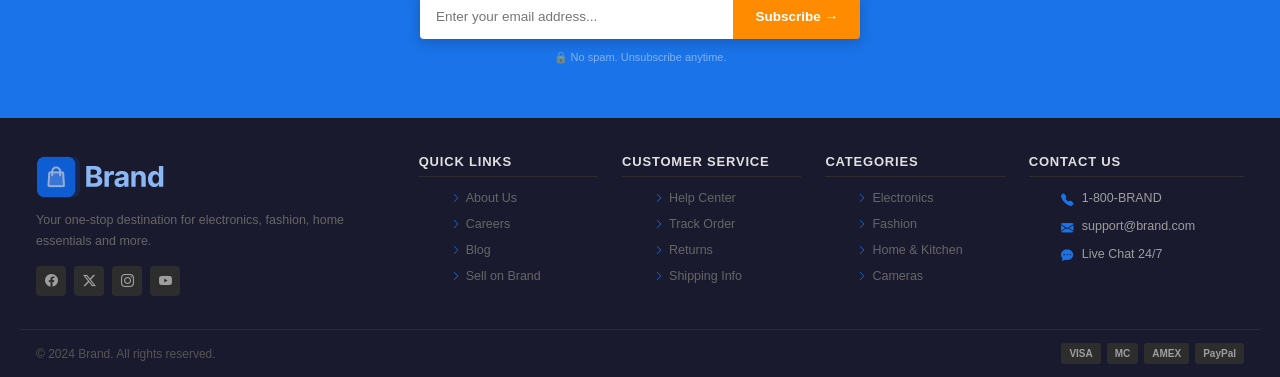
==== commit be354d96: "Enhance homepage UI and improve responsive layout" ====
--- a/index.html
+++ b/index.html
@@ -104,7 +104,7 @@
       <a href="products.html">Hot offers</a>
       <a href="products.html">Gift boxes</a>
       <a href="products.html">Projects</a>
-      <a href="#">Menu item</a>
+      <a href="products.html">New arrivals</a>
       <a href="#">Help <i class="bi bi-chevron-down" style="font-size:10px;"></i></a>
     </div>
     <div class="nav-bar-right">
@@ -196,6 +196,61 @@
   </div>
 </div>
 
+<!-- CATEGORY SHOWCASE -->
+<section class="category-showcase section-wrap">
+  <div class="section-header compact-header">
+    <h2 class="section-title">Shop by Category</h2>
+    <a href="products.html" class="view-all-btn">Browse Store <i class="bi bi-arrow-right"></i></a>
+  </div>
+  <div class="category-card-grid">
+    <a href="products.html" class="category-card">
+      <img src="assets/product-4.png" alt="Smartphones">
+      <span>Smartphones</span>
+      <small>Flagship deals</small>
+    </a>
+    <a href="products.html" class="category-card">
+      <img src="assets/product-1.png" alt="Audio products">
+      <span>Audio</span>
+      <small>Headphones &amp; speakers</small>
+    </a>
+    <a href="products.html" class="category-card">
+      <img src="assets/product-6.png" alt="Computing products">
+      <span>Computing</span>
+      <small>Laptops &amp; accessories</small>
+    </a>
+    <a href="products.html" class="category-card">
+      <img src="assets/product-8.png" alt="Fashion products">
+      <span>Fashion</span>
+      <small>Daily essentials</small>
+    </a>
+    <a href="products.html" class="category-card">
+      <img src="assets/product-9.png" alt="Home living products">
+      <span>Home Living</span>
+      <small>Kitchen &amp; smart home</small>
+    </a>
+    <a href="products.html" class="category-card">
+      <img src="assets/product-11.png" alt="Camera products">
+      <span>Cameras</span>
+      <small>Creator gear</small>
+    </a>
+  </div>
+</section>
+
+<!-- DEAL STRIP -->
+<section class="deal-strip section-wrap">
+  <div class="deal-strip-copy">
+    <span class="eyebrow">Today only</span>
+    <h2>Flash deals on top-rated tech</h2>
+    <p>Save more on selected electronics, audio gear, smart home products, and accessories.</p>
+  </div>
+  <div class="deal-countdown" aria-label="Deal countdown">
+    <div><strong>12</strong><span>Hours</span></div>
+    <div><strong>45</strong><span>Minutes</span></div>
+    <div><strong>30</strong><span>Seconds</span></div>
+  </div>
+  <a href="products.html" class="deal-strip-btn">Shop Deals <i class="bi bi-arrow-right"></i></a>
+</section>
+
 <!-- TRENDING PRODUCTS -->
 <div class="section-wrap">
   <div class="section-header">
@@ -245,6 +300,23 @@
   </div>
   <div class="products-grid" id="dealsGrid"></div>
 </div>
+
+<!-- STORE CONFIDENCE -->
+<section class="store-confidence section-wrap">
+  <div class="confidence-panel">
+    <div class="confidence-copy">
+      <span class="eyebrow">Why shop with Brand</span>
+      <h2>Curated products, clear pricing, fast support.</h2>
+      <p>We keep shopping simple with verified items, secure checkout, tracked delivery, and help when you need it.</p>
+    </div>
+    <div class="confidence-grid">
+      <div><i class="bi bi-patch-check-fill"></i><strong>Verified Quality</strong><span>Products checked before listing.</span></div>
+      <div><i class="bi bi-credit-card-2-front-fill"></i><strong>Secure Payments</strong><span>Protected checkout every time.</span></div>
+      <div><i class="bi bi-box2-heart-fill"></i><strong>Fast Dispatch</strong><span>Quick handling on popular items.</span></div>
+      <div><i class="bi bi-headset"></i><strong>Helpful Support</strong><span>Assistance for orders and returns.</span></div>
+    </div>
+  </div>
+</section>
 
 <!-- NEWSLETTER -->
 <section class="newsletter-section">
--- a/css/style.css
+++ b/css/style.css
@@ -1,5 +1,6 @@
 :root {
   --blue:         #1a73e8;
+  --primary:      #1a73e8;
   --blue-dark:    #1557b0;
   --blue-nav:     #2563eb;
   --teal:         #00b0a0;
@@ -10,8 +11,11 @@
   --bg:           #f5f6fa;
   --border:       #e0e0e0;
   --text:         #222222;
+  --text-dark:    #222222;
   --text-mid:     #555555;
   --text-light:   #888888;
+  --success:      #2e7d32;
+  --danger:       #e53935;
   --sidebar-bg:   #ffffff;
   --header-bg:    #ffffff;
   --nav-bg:       #ffffff;
@@ -1462,3 +1466,1003 @@
   object-fit: cover;
   opacity: 0.35;
 }
+
+/* ============================================================
+   PRODUCT DETAIL POLISH
+   ============================================================ */
+body[data-page="detail"] {
+  min-width: 0;
+  background: #f4f7fb;
+}
+
+body[data-page="detail"] .breadcrumb-wrap,
+body[data-page="detail"] .detail-layout,
+body[data-page="detail"] .detail-tabs,
+body[data-page="detail"] .related-section {
+  max-width: 1240px;
+}
+
+body[data-page="detail"] .breadcrumb {
+  background: #fff;
+  border: 1px solid #e8eef8;
+  border-radius: 6px;
+  padding: 10px 12px;
+  box-shadow: 0 8px 24px rgba(26, 115, 232, 0.05);
+}
+
+body[data-page="detail"] .detail-layout {
+  grid-template-columns: minmax(360px, 520px) minmax(0, 1fr);
+  gap: 24px;
+  margin: 18px auto 22px;
+}
+
+body[data-page="detail"] .product-gallery,
+body[data-page="detail"] .product-info-panel,
+body[data-page="detail"] .tab-pane.active {
+  border-color: #e3ebf7;
+  border-radius: 8px;
+  box-shadow: 0 12px 34px rgba(26, 72, 132, 0.08);
+}
+
+body[data-page="detail"] .product-gallery {
+  padding: 18px;
+  top: 96px;
+}
+
+body[data-page="detail"] .main-image-wrap {
+  background: linear-gradient(180deg, #f8fbff 0%, #ffffff 100%);
+  border-color: #e7eef8;
+  margin-bottom: 14px;
+}
+
+body[data-page="detail"] .main-image-wrap img {
+  width: 88%;
+  height: 88%;
+  max-height: none;
+  object-fit: contain;
+}
+
+body[data-page="detail"] .zoom-hint {
+  background: rgba(21, 87, 176, 0.88);
+  border-radius: 4px;
+  padding: 5px 10px;
+}
+
+body[data-page="detail"] .thumb-row {
+  justify-content: flex-start;
+  gap: 10px;
+}
+
+body[data-page="detail"] .thumb-item {
+  width: 72px;
+  height: 72px;
+  border-radius: 6px;
+  background: #fff;
+  border-color: #dfe8f5;
+  padding: 6px;
+}
+
+body[data-page="detail"] .thumb-item img {
+  width: 100%;
+  height: 100%;
+  object-fit: contain;
+}
+
+body[data-page="detail"] .thumb-item.active,
+body[data-page="detail"] .thumb-item:hover {
+  border-color: var(--blue);
+  box-shadow: 0 0 0 3px rgba(26, 115, 232, 0.12);
+}
+
+body[data-page="detail"] .product-info-panel {
+  padding: 26px;
+}
+
+body[data-page="detail"] .detail-category {
+  display: inline-flex;
+  align-items: center;
+  width: fit-content;
+  background: #eef5ff;
+  border: 1px solid #d7e7ff;
+  border-radius: 999px;
+  padding: 5px 10px;
+  margin-bottom: 10px;
+}
+
+body[data-page="detail"] .detail-title {
+  font-size: 28px;
+  line-height: 1.22;
+  letter-spacing: 0;
+  margin-bottom: 14px;
+}
+
+body[data-page="detail"] .detail-meta {
+  gap: 10px;
+  padding-bottom: 16px;
+  margin-bottom: 16px;
+  border-bottom-color: #edf2f8;
+}
+
+body[data-page="detail"] .detail-rating {
+  background: #fbfdff;
+  border: 1px solid #e6edf7;
+  border-radius: 6px;
+  padding: 7px 10px;
+}
+
+body[data-page="detail"] .detail-rating .stars,
+body[data-page="detail"] .reviews-score .stars,
+body[data-page="detail"] .card-rating .stars {
+  color: #f9a825;
+  letter-spacing: 0;
+}
+
+body[data-page="detail"] .in-stock-badge {
+  border-radius: 999px;
+  padding: 7px 10px;
+}
+
+body[data-page="detail"] .detail-price-wrap {
+  align-items: center;
+  background: #f7fbff;
+  border: 1px solid #e2ecf8;
+  border-radius: 8px;
+  padding: 14px 16px;
+  margin-bottom: 18px;
+}
+
+body[data-page="detail"] .detail-price {
+  color: var(--blue-dark);
+  font-size: 34px;
+}
+
+body[data-page="detail"] .detail-discount-badge {
+  background: #eaf3ff;
+  color: var(--blue-dark);
+  border: 1px solid #bfd8ff;
+  border-radius: 999px;
+}
+
+body[data-page="detail"] .product-features {
+  background: #fbfdff;
+  border: 1px solid #e8eef8;
+  border-radius: 8px;
+  padding: 10px 14px;
+}
+
+body[data-page="detail"] .product-features li {
+  padding: 8px 0;
+  font-size: 13px;
+  border-bottom-color: #edf2f8;
+}
+
+body[data-page="detail"] .option-group {
+  margin-bottom: 18px;
+}
+
+body[data-page="detail"] .color-dot {
+  width: 28px;
+  height: 28px;
+}
+
+body[data-page="detail"] .size-btn,
+body[data-page="detail"] .qty-selector,
+body[data-page="detail"] .btn-wishlist-detail,
+body[data-page="detail"] .copy-link-btn {
+  border-radius: 6px;
+}
+
+body[data-page="detail"] .detail-actions {
+  display: grid;
+  grid-template-columns: minmax(180px, 1fr) minmax(150px, 0.7fr) 46px;
+  gap: 10px;
+  margin-bottom: 18px;
+}
+
+body[data-page="detail"] .btn-add-cart,
+body[data-page="detail"] .btn-buy-now {
+  min-height: 46px;
+  border-radius: 6px;
+  box-shadow: 0 8px 18px rgba(26, 115, 232, 0.16);
+}
+
+body[data-page="detail"] .btn-buy-now {
+  background: #fff;
+  color: var(--blue);
+  border: 1.5px solid var(--blue);
+  box-shadow: none;
+}
+
+body[data-page="detail"] .btn-buy-now:hover {
+  background: #eef5ff;
+  color: var(--blue-dark);
+}
+
+body[data-page="detail"] .btn-wishlist-detail {
+  width: 46px;
+  height: 46px;
+}
+
+body[data-page="detail"] .delivery-strip {
+  background: #f3f8ff;
+  border: 1px solid #dceaff;
+  border-radius: 8px;
+  gap: 10px;
+  padding: 14px;
+}
+
+body[data-page="detail"] .delivery-item {
+  background: #fff;
+  border: 1px solid #e1ebf8;
+  border-radius: 6px;
+  padding: 10px;
+  gap: 9px;
+  min-width: 0;
+}
+
+body[data-page="detail"] .delivery-item i {
+  font-size: 19px;
+}
+
+body[data-page="detail"] .delivery-item strong {
+  color: var(--text);
+  font-size: 12px;
+}
+
+body[data-page="detail"] .delivery-item span {
+  color: var(--text-mid);
+  display: block;
+  font-size: 11px;
+  margin-top: 2px;
+}
+
+.share-row {
+  display: flex;
+  align-items: center;
+  gap: 12px;
+  color: var(--text-mid);
+  font-size: 13px;
+  border-top: 1px solid #edf2f8;
+  padding-top: 14px;
+}
+
+.share-row a {
+  display: inline-flex;
+  align-items: center;
+  justify-content: center;
+  width: 32px;
+  height: 32px;
+  border-radius: 50%;
+  background: #f4f8ff;
+  transition: transform 0.15s, background 0.15s;
+}
+
+.share-row a:hover {
+  background: #e8f1ff;
+  transform: translateY(-1px);
+}
+
+.copy-link-btn {
+  margin-left: auto;
+  border: 1.5px solid #d8e4f4;
+  padding: 7px 13px;
+  font-size: 12.5px;
+  font-weight: 700;
+  color: var(--blue);
+  background: #fff;
+}
+
+.copy-link-btn:hover {
+  background: #eef5ff;
+  border-color: var(--blue);
+}
+
+body[data-page="detail"] .tabs-nav {
+  background: #fff;
+  border: 1px solid #e3ebf7;
+  border-radius: 8px;
+  padding: 6px;
+  gap: 4px;
+  overflow-x: auto;
+  box-shadow: 0 8px 24px rgba(26, 72, 132, 0.06);
+}
+
+body[data-page="detail"] .tab-btn {
+  border: 0;
+  border-radius: 6px;
+  margin-bottom: 0;
+  white-space: nowrap;
+}
+
+body[data-page="detail"] .tab-btn.active {
+  background: var(--blue);
+  color: #fff;
+}
+
+body[data-page="detail"] .tab-btn.active span {
+  background: #fff !important;
+  color: var(--blue) !important;
+}
+
+body[data-page="detail"] .tab-pane.active {
+  padding: 26px;
+}
+
+body[data-page="detail"] .spec-table {
+  border: 1px solid #e8eef8;
+  border-radius: 8px;
+  overflow: hidden;
+  border-collapse: separate;
+  border-spacing: 0;
+}
+
+body[data-page="detail"] .spec-table td {
+  padding: 13px 16px;
+  border-bottom: 1px solid #edf2f8;
+}
+
+body[data-page="detail"] .spec-table tr:last-child td {
+  border-bottom: 0;
+}
+
+body[data-page="detail"] .reviews-summary {
+  display: grid;
+  grid-template-columns: 150px minmax(220px, 1fr) auto;
+  align-items: center;
+  background: #f7fbff;
+  border: 1px solid #e2ecf8;
+  border-radius: 8px;
+  padding: 18px;
+}
+
+body[data-page="detail"] .reviews-score {
+  border-radius: 8px;
+  background: linear-gradient(135deg, var(--blue-dark), var(--blue));
+}
+
+body[data-page="detail"] .review-card {
+  background: #fff;
+  border: 1px solid #edf2f8;
+  border-radius: 8px;
+  padding: 16px;
+  margin-top: 12px;
+}
+
+.shipping-grid {
+  display: grid;
+  grid-template-columns: 1fr 1fr;
+  gap: 24px;
+}
+
+body[data-page="detail"] .related-section {
+  margin-top: 22px;
+}
+
+body[data-page="detail"] .related-section .section-header {
+  background: #fff;
+  border: 1px solid #e3ebf7;
+  border-radius: 8px;
+  padding: 14px 16px;
+  box-shadow: 0 8px 24px rgba(26, 72, 132, 0.05);
+}
+
+@media (max-width: 1180px) {
+  body[data-page="detail"] .detail-layout {
+    grid-template-columns: 42% minmax(0, 1fr);
+  }
+
+  body[data-page="detail"] .delivery-strip,
+  body[data-page="detail"] .reviews-summary {
+    grid-template-columns: 1fr;
+  }
+}
+
+@media (max-width: 860px) {
+  body[data-page="detail"] .detail-layout {
+    grid-template-columns: 1fr;
+  }
+
+  body[data-page="detail"] .product-gallery {
+    position: static;
+  }
+
+  body[data-page="detail"] .detail-actions,
+  .shipping-grid {
+    grid-template-columns: 1fr;
+  }
+
+  body[data-page="detail"] .btn-wishlist-detail {
+    width: 100%;
+  }
+}
+
+/* ============================================================
+   FULL SITE PROFESSIONAL POLISH
+   ============================================================ */
+body {
+  min-width: 0;
+  background: #f4f7fb;
+}
+
+.header-inner,
+.nav-bar .container-fluid,
+.top-bar .container-fluid,
+.hero-section,
+.features-bar .container-fluid,
+.section-wrap,
+.footer-grid,
+.footer-bottom,
+.shop-layout,
+.shop-promise-strip {
+  max-width: 1240px;
+}
+
+.main-header {
+  box-shadow: 0 8px 26px rgba(15, 43, 86, 0.08);
+}
+
+.header-search .search-wrap,
+.shop-toolbar,
+.filter-sidebar,
+.product-card,
+.newsletter-inner {
+  border-color: #e2eaf6;
+}
+
+.hero-section {
+  margin-top: 18px;
+  border: 1px solid #e3ebf7;
+  border-radius: 8px;
+  overflow: hidden;
+  box-shadow: 0 14px 36px rgba(26, 72, 132, 0.08);
+}
+
+.hero-banner .hero-text {
+  max-width: 390px;
+}
+
+.hero-title {
+  letter-spacing: 0;
+}
+
+.hero-cta,
+.view-all-btn,
+.add-to-cart-btn,
+.checkout-btn,
+.join-btn {
+  border-radius: 6px;
+}
+
+.features-bar {
+  margin-top: 18px;
+  border-color: #e4edf9;
+  box-shadow: 0 8px 24px rgba(26, 72, 132, 0.05);
+}
+
+.compact-header {
+  align-items: center;
+}
+
+.category-card-grid {
+  display: grid;
+  grid-template-columns: repeat(6, 1fr);
+  gap: 12px;
+}
+
+.category-card {
+  min-height: 174px;
+  background: #fff;
+  border: 1px solid #e2eaf6;
+  border-radius: 8px;
+  padding: 14px 12px;
+  display: flex;
+  flex-direction: column;
+  align-items: center;
+  justify-content: space-between;
+  text-align: center;
+  transition: transform 0.18s, box-shadow 0.18s, border-color 0.18s;
+}
+
+.category-card:hover {
+  transform: translateY(-3px);
+  border-color: #bad4fb;
+  box-shadow: 0 12px 28px rgba(26, 72, 132, 0.1);
+}
+
+.category-card img {
+  width: 100%;
+  height: 92px;
+  object-fit: contain;
+  padding: 4px;
+}
+
+.category-card span {
+  color: var(--text);
+  font-size: 14px;
+  font-weight: 800;
+}
+
+.category-card small {
+  color: var(--text-light);
+  font-size: 11.5px;
+}
+
+.deal-strip {
+  background: linear-gradient(135deg, #0f4fa8, #1a73e8);
+  color: #fff;
+  border-radius: 8px;
+  padding: 22px 24px;
+  display: grid;
+  grid-template-columns: minmax(260px, 1fr) auto auto;
+  gap: 24px;
+  align-items: center;
+  box-shadow: 0 16px 36px rgba(26, 115, 232, 0.18);
+}
+
+.eyebrow {
+  color: var(--blue);
+  font-size: 11px;
+  font-weight: 900;
+  letter-spacing: 0.9px;
+  text-transform: uppercase;
+}
+
+.deal-strip .eyebrow {
+  color: rgba(255,255,255,0.78);
+}
+
+.deal-strip h2,
+.confidence-copy h2 {
+  letter-spacing: 0;
+}
+
+.deal-strip h2 {
+  font-size: 24px;
+  font-weight: 900;
+  margin: 4px 0 6px;
+}
+
+.deal-strip p {
+  color: rgba(255,255,255,0.78);
+  margin: 0;
+}
+
+.deal-countdown {
+  display: flex;
+  gap: 8px;
+}
+
+.deal-countdown div {
+  min-width: 76px;
+  background: rgba(255,255,255,0.12);
+  border: 1px solid rgba(255,255,255,0.24);
+  border-radius: 8px;
+  padding: 9px 10px;
+  text-align: center;
+}
+
+.deal-countdown strong {
+  display: block;
+  font-size: 22px;
+  line-height: 1;
+}
+
+.deal-countdown span {
+  color: rgba(255,255,255,0.75);
+  font-size: 11px;
+}
+
+.deal-strip-btn {
+  background: #fff;
+  color: var(--blue-dark);
+  border-radius: 6px;
+  padding: 11px 18px;
+  font-weight: 900;
+  display: inline-flex;
+  align-items: center;
+  gap: 8px;
+  white-space: nowrap;
+}
+
+.promo-banner,
+.wide-promo-card {
+  border-radius: 8px;
+  box-shadow: 0 12px 30px rgba(26, 72, 132, 0.08);
+}
+
+.promo-icon,
+.wp-img {
+  display: none;
+}
+
+.promo-banner::after,
+.wide-promo-card::after {
+  content: '';
+  position: absolute;
+  right: 12px;
+  bottom: 8px;
+  width: 110px;
+  height: 110px;
+  background-repeat: no-repeat;
+  background-position: center;
+  background-size: contain;
+  opacity: 0.42;
+}
+
+.promo-banner-1::after { background-image: url('../assets/product-6.png'); }
+.promo-banner-2::after { background-image: url('../assets/product-1.png'); }
+.promo-banner-3::after { background-image: url('../assets/product-10.png'); }
+.wide-promo-card-1::after { background-image: url('../assets/product-4.png'); width: 160px; height: 160px; opacity: 0.32; }
+.wide-promo-card-2::after { background-image: url('../assets/product-3.png'); width: 160px; height: 160px; opacity: 0.32; }
+
+.product-card {
+  border-radius: 8px;
+  box-shadow: 0 8px 22px rgba(26, 72, 132, 0.05);
+}
+
+.card-image {
+  background: linear-gradient(180deg, #f8fbff, #fff);
+}
+
+.card-title {
+  min-height: 38px;
+}
+
+.price-current {
+  color: var(--blue-dark);
+}
+
+.store-confidence .confidence-panel {
+  background: #fff;
+  border: 1px solid #e2eaf6;
+  border-radius: 8px;
+  padding: 24px;
+  display: grid;
+  grid-template-columns: minmax(260px, 0.8fr) 1.2fr;
+  gap: 24px;
+  box-shadow: 0 14px 34px rgba(26, 72, 132, 0.08);
+}
+
+.confidence-copy h2 {
+  font-size: 28px;
+  font-weight: 900;
+  line-height: 1.18;
+  margin: 6px 0 10px;
+}
+
+.confidence-copy p {
+  color: var(--text-mid);
+  line-height: 1.7;
+  margin: 0;
+}
+
+.confidence-grid {
+  display: grid;
+  grid-template-columns: repeat(2, 1fr);
+  gap: 12px;
+}
+
+.confidence-grid div {
+  background: #f7fbff;
+  border: 1px solid #e3edf9;
+  border-radius: 8px;
+  padding: 16px;
+}
+
+.confidence-grid i {
+  color: var(--blue);
+  font-size: 22px;
+  margin-bottom: 10px;
+  display: block;
+}
+
+.confidence-grid strong,
+.confidence-grid span {
+  display: block;
+}
+
+.confidence-grid strong {
+  color: var(--text);
+  font-weight: 900;
+  margin-bottom: 4px;
+}
+
+.confidence-grid span {
+  color: var(--text-mid);
+  font-size: 12.5px;
+  line-height: 1.5;
+}
+
+.newsletter-section {
+  margin-top: 24px;
+}
+
+.newsletter-note {
+  display: flex;
+  align-items: center;
+  justify-content: center;
+  gap: 6px;
+}
+
+.cart-item-img {
+  overflow: hidden;
+}
+
+.cart-item-img img {
+  width: 100%;
+  height: 100%;
+  object-fit: contain;
+  padding: 4px;
+}
+
+.shop-promise-strip {
+  margin: 16px auto 0;
+  padding: 0 16px;
+  display: grid;
+  grid-template-columns: repeat(3, 1fr);
+  gap: 12px;
+}
+
+.shop-promise-strip div,
+.listing-feature-strip {
+  background: #fff;
+  border: 1px solid #e2eaf6;
+  border-radius: 8px;
+  box-shadow: 0 10px 28px rgba(26, 72, 132, 0.06);
+}
+
+.shop-promise-strip div {
+  padding: 14px 16px;
+  display: grid;
+  grid-template-columns: 38px 1fr;
+  column-gap: 10px;
+  align-items: center;
+}
+
+.shop-promise-strip i {
+  grid-row: span 2;
+  width: 38px;
+  height: 38px;
+  border-radius: 50%;
+  background: #eef5ff;
+  color: var(--blue);
+  display: flex;
+  align-items: center;
+  justify-content: center;
+  font-size: 18px;
+}
+
+.shop-promise-strip strong {
+  font-size: 13px;
+  font-weight: 900;
+}
+
+.shop-promise-strip span {
+  color: var(--text-light);
+  font-size: 12px;
+}
+
+.listing-feature-strip {
+  padding: 18px 20px;
+  margin-bottom: 14px;
+  display: flex;
+  justify-content: space-between;
+  gap: 18px;
+  align-items: center;
+  overflow: hidden;
+}
+
+.listing-feature-copy strong {
+  display: block;
+  color: var(--text);
+  font-size: 20px;
+  font-weight: 900;
+  margin: 4px 0;
+}
+
+.listing-feature-copy p {
+  color: var(--text-mid);
+  margin: 0;
+}
+
+.listing-feature-images {
+  display: flex;
+  align-items: center;
+  gap: 8px;
+}
+
+.listing-feature-images img {
+  width: 76px;
+  height: 76px;
+  object-fit: contain;
+  background: #f7fbff;
+  border: 1px solid #e2eaf6;
+  border-radius: 8px;
+  padding: 8px;
+}
+
+.filter-chip {
+  background: #eff6ff;
+  color: #1d4ed8;
+  padding: 6px 12px;
+  border-radius: 999px;
+  font-size: 12.5px;
+  font-weight: 800;
+  border: 1px solid #bfdbfe;
+}
+
+.product-list-view {
+  grid-template-columns: 1fr;
+}
+
+.product-list-view .product-card {
+  display: grid;
+  grid-template-columns: 180px 1fr 180px;
+  align-items: center;
+}
+
+.product-list-view .card-image {
+  height: 170px !important;
+  border-bottom: 0;
+  border-right: 1px solid #eef2f7;
+}
+
+.product-list-view .card-title {
+  min-height: 0;
+  font-size: 16px;
+}
+
+.product-list-view .card-footer-action {
+  padding: 16px;
+}
+
+@media (max-width: 1100px) {
+  .hero-section {
+    grid-template-columns: 190px 1fr;
+  }
+
+  .hero-right {
+    display: none;
+  }
+
+  .category-card-grid {
+    grid-template-columns: repeat(3, 1fr);
+  }
+
+  .products-grid,
+  .products-grid.cols-4 {
+    grid-template-columns: repeat(3, 1fr);
+  }
+}
+
+@media (max-width: 820px) {
+  .top-bar,
+  .nav-bar-right,
+  .categories-sidebar,
+  .feature-divider {
+    display: none;
+  }
+
+  .header-inner,
+  .nav-bar .container-fluid,
+  .features-bar .container-fluid,
+  .section-header,
+  .shop-toolbar,
+  .listing-feature-strip {
+    flex-wrap: wrap;
+  }
+
+  .header-inner {
+    gap: 12px;
+  }
+
+  .header-search {
+    order: 3;
+    flex-basis: 100%;
+    max-width: none;
+  }
+
+  .header-actions {
+    gap: 2px;
+  }
+
+  .header-action-btn {
+    padding: 6px 8px;
+  }
+
+  .hero-section,
+  .shop-layout,
+  .store-confidence .confidence-panel {
+    grid-template-columns: 1fr;
+  }
+
+  .hero-section {
+    min-height: auto;
+  }
+
+  .hero-banner {
+    min-height: 330px !important;
+  }
+
+  .features-bar .container-fluid,
+  .shop-promise-strip,
+  .deal-strip,
+  .wide-promo,
+  .confidence-grid {
+    grid-template-columns: 1fr;
+  }
+
+  .features-bar .container-fluid {
+    display: grid;
+    gap: 12px;
+  }
+
+  .deal-strip {
+    text-align: left;
+  }
+
+  .deal-countdown {
+    flex-wrap: wrap;
+  }
+
+  .category-card-grid,
+  .products-grid,
+  .products-grid.cols-4,
+  .products-grid.cols-3 {
+    grid-template-columns: repeat(2, 1fr);
+  }
+
+  .promo-grid,
+  .footer-grid {
+    grid-template-columns: 1fr;
+  }
+
+  .shop-layout {
+    margin-top: 14px;
+  }
+
+  .filter-sidebar {
+    position: static;
+  }
+
+  .product-list-view .product-card {
+    grid-template-columns: 1fr;
+  }
+
+  .product-list-view .card-image {
+    height: 220px !important;
+    border-right: 0;
+    border-bottom: 1px solid #eef2f7;
+  }
+}
+
+@media (max-width: 540px) {
+  .logo {
+    min-width: auto;
+  }
+
+  .logo img {
+    height: 30px;
+  }
+
+  .header-action-btn span,
+  .search-category {
+    display: none;
+  }
+
+  .category-card-grid,
+  .products-grid,
+  .products-grid.cols-4,
+  .products-grid.cols-3 {
+    grid-template-columns: 1fr;
+  }
+
+  .category-card {
+    min-height: 150px;
+  }
+
+  .footer-bottom {
+    flex-direction: column;
+    gap: 10px;
+  }
+}
